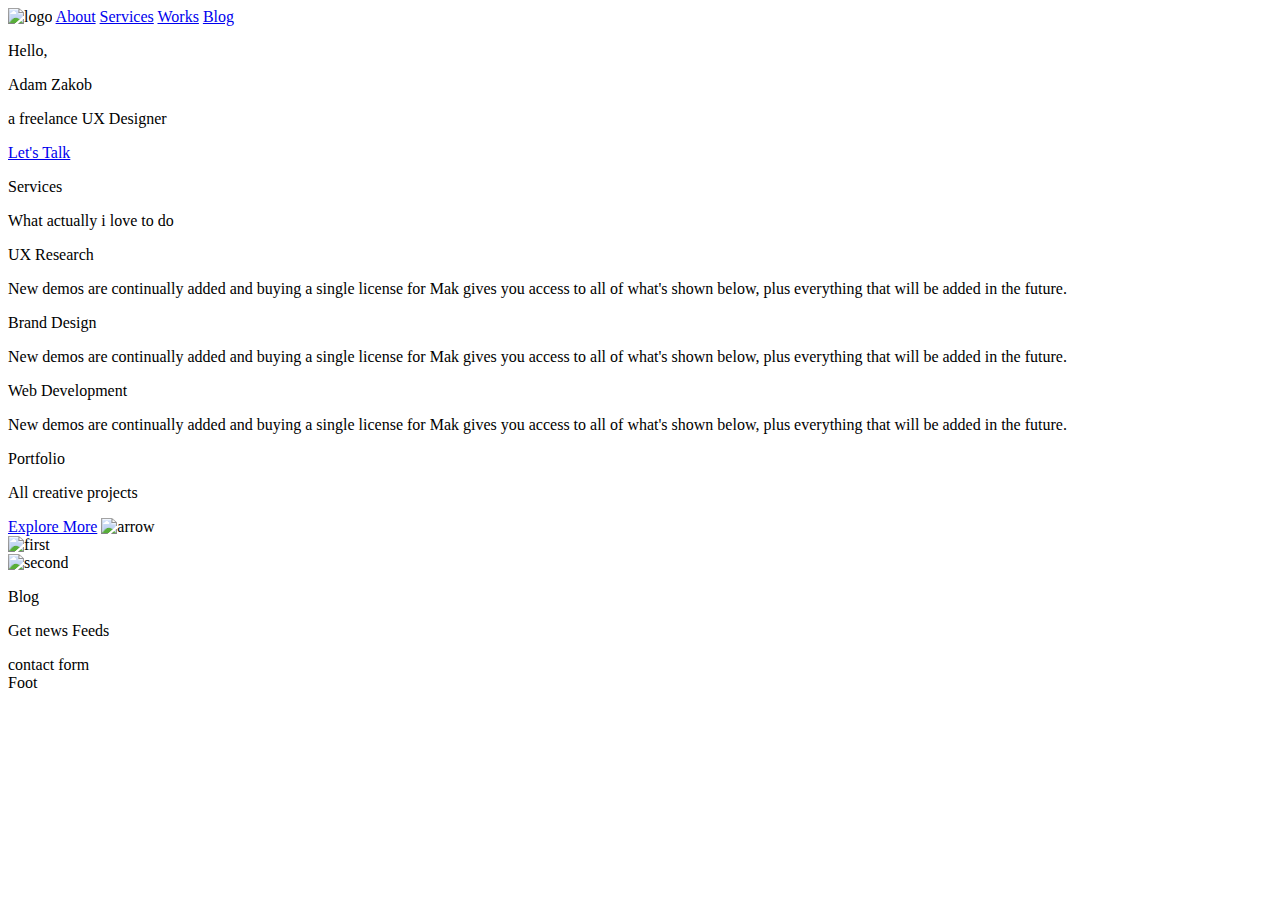
==== index.html @ 1f043f79 "Add files via upload" ====
<!DOCTYPE html>
<html lang="ru">
<head>
    <meta charset="UTF-8">
    <meta http-equiv="X-UA-Compatible" content="IE=edge">
    <meta name="viewport" content="width=device-width, initial-scale=1.0">
    <title>Adam Zakob</title>
    <link rel="stylesheet" href="css/style.css">
</head>
<body>
    <header>
        <section class="header menu">
            <div class="container">
                <div class="menu-wrapper container">
                    <img src="images/Group 31.svg" alt="logo" width="40px">
                    <a href="#">About</a>
                    <a href="#">Services</a>
                    <a href="#">Works</a>
                    <a href="#">Blog</a>
                </div>
                <div class="man">
                    <div class="words">
                        <p>Hello,</p>
                        <p class="name">Adam Zakob</p>
                        <p>a freelance UX Designer</p>
                        <p><a class="bttn" href="#">Let's Talk</a></p>
                    </div>
                    
                </div>
            </div>
        </section>
</header>
    <main>
        <section class="section service">
            <div class="container">
                <p class="block_name">Services</p>
                <div class="left_bar">
                    <p class="description">What actually i love to do</p>
                </div>
                <div class="articles">
                    <div class="text1">
                        <p class="article_name">UX Research</p>
                        <p class="article">New demos are continually added and buying a single license for Mak gives you access to all of
                            what's shown below, plus everything that will be added in the future.</p>
                    </div>
                    <div class="text2">
                        <p class="article_name"> Brand Design</p> 
                    <p class="article">New demos are continually added and buying a single license for Mak gives you access to all of
                        what's shown below, plus everything that will be added in the future.</p>
                    </div>
                    <div class="text3">
                        <p class="article_name"> Web Development</p>
                    <p class="article">New demos are continually added and buying a single license for Mak gives you access to all of
                        what's shown below, plus everything that will be added in the future.</p>
                    </div>
                </div>
        </div>
        </section>
        <section class="portfolio">
            <div class="container">
                <p class="block_name">Portfolio</p>
                <div class="high_bar">
                    <div class="left_bar">
                        <p class="description">All creative projects</p>
                    </div>
                    <div class="explore_link">
                        <a href="#" class="explore">Explore More</a>
                        <img src="images/Arrow-right.svg" alt="arrow">
                    </div>
                </div>
                <div class="pictures">
                    <div class="left_picture"><img src="images/portfolio1.png" alt="first"></div>
                    <div class="right_picture"><img src="images/portfolio2.png" alt="second"></div>
                </div>
            </div>
            
        </section>
        <section class="blog">
            <div class="container">
                <p class="block_name">Blog</p>
                <div class="high_bar">
                    <div class="left_bar">
                        <p class="description">Get news Feeds</p>
                    </div>
            </div>
        </section>
        <section class="contact">
            contact form
        </section>
    </main>
    <footer>
        <div class="container">
            Foot
        </div>
    </footer>
</body>
</html>
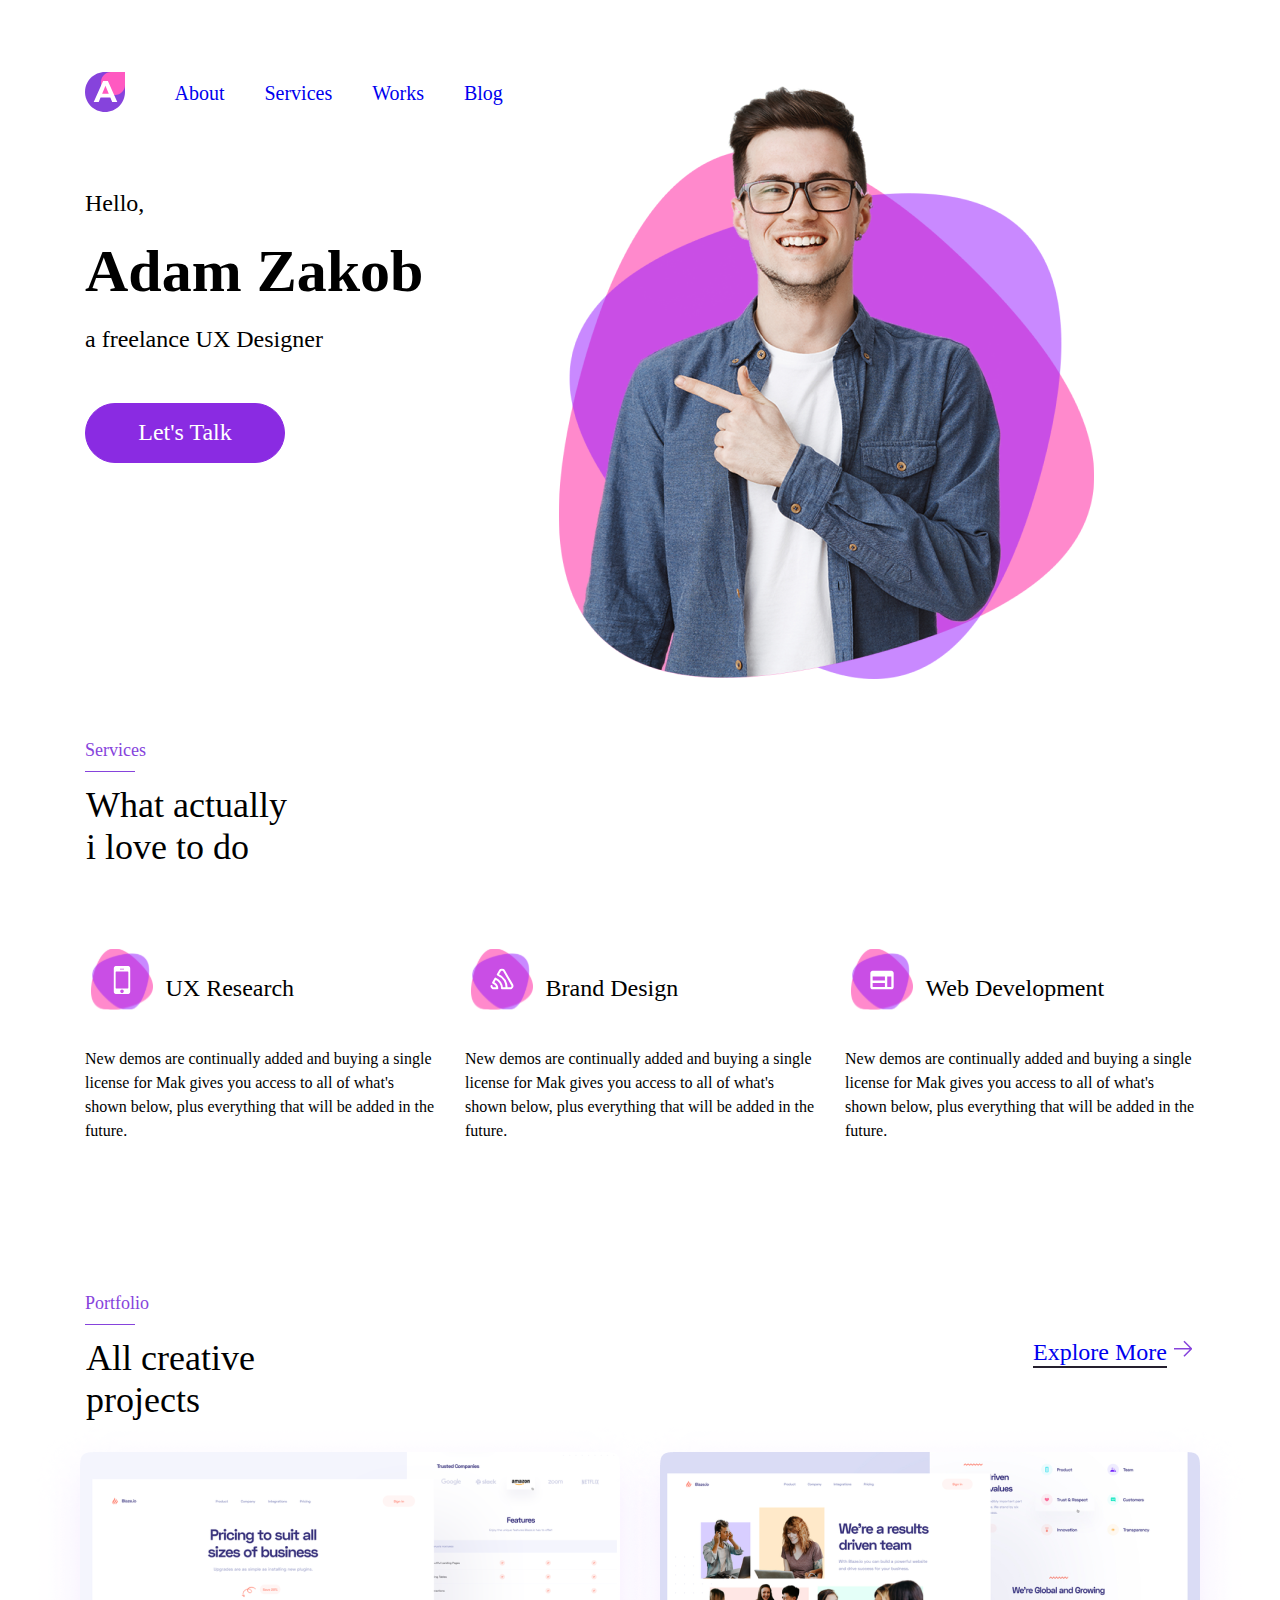
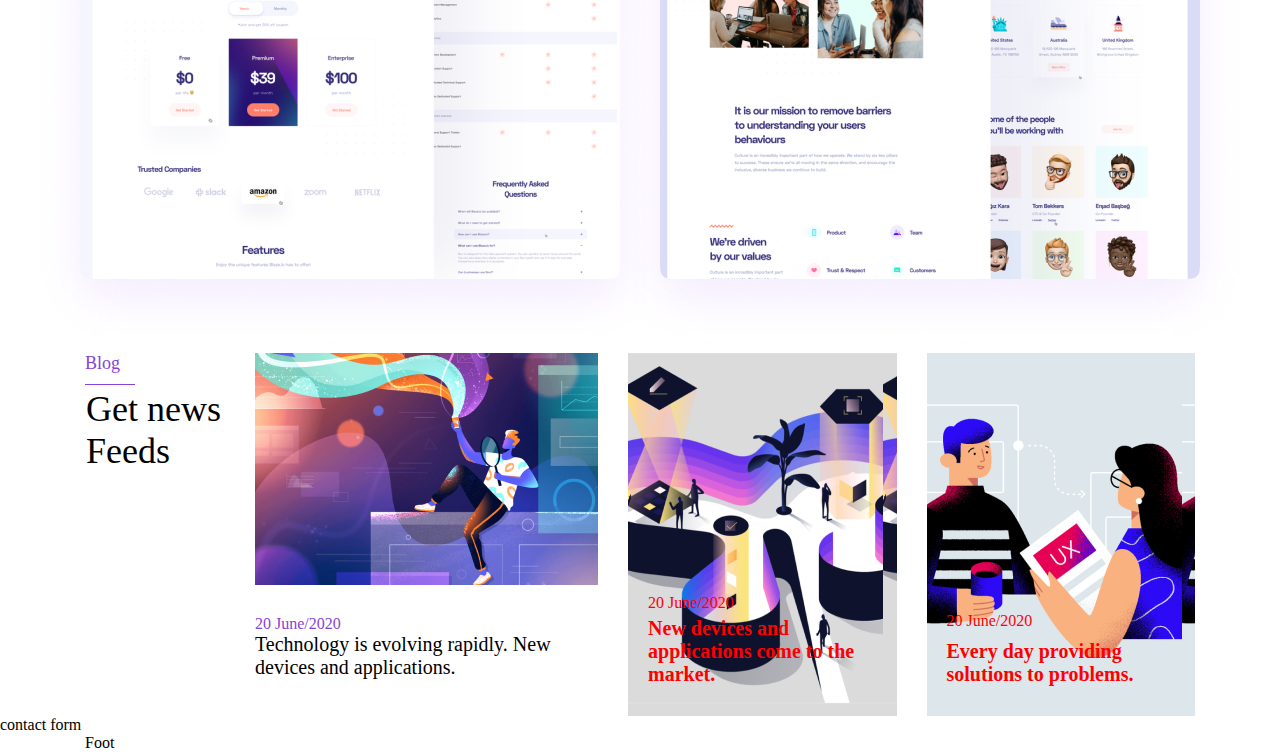
==== commit 92ba219b: "Add files via upload" ====
--- a/index.html
+++ b/index.html
@@ -77,10 +77,26 @@
         </section>
         <section class="blog">
             <div class="container">
-                <p class="block_name">Blog</p>
-                <div class="high_bar">
-                    <div class="left_bar">
-                        <p class="description">Get news Feeds</p>
+                    <div class="gallery">
+                        <div class="grid_block">
+                            <p class="block_name">Blog</p>
+                            <div class="left-grid-bar">
+                                <p class="description">Get news Feeds</p>
+                            </div>
+                        </div>
+                        <div class="gallery__img1"></div>
+                        <div class="signature">
+                            <p class="signature__data1">20 June/2020</p>
+                            <p class="signature__description1">Technology is evolving rapidly. New devices and applications.</p>
+                        </div>
+                        <div class="gallery__img2">
+                            <p class="signature__data2">20 June/2020</p>
+                            <p class="signature__description2">New devices and applications come to the market.</p>
+                        </div>
+                        <div class="gallery__img3">
+                            <p class="signature__data3">20 June/2020</p>
+                            <p class="signature__description3">Every day providing solutions to problems.</p>
+                        </div>
                     </div>
             </div>
         </section>
--- a/css/style.css
+++ b/css/style.css
@@ -0,0 +1,264 @@
+*,
+::before,
+::after {
+    padding: 0;
+    margin: 0;
+    box-sizing: border-box;
+}
+
+html,
+body {
+    height: 100%;
+}
+
+.section {
+    width: 100%;
+}
+
+.header {
+    width: 100%;
+}
+
+.container {
+    max-width: 1110px;
+    margin: 0 auto;
+}
+
+.menu-wrapper a {
+    text-decoration: none;
+    margin-left: 40px;
+    margin-top: 10px;
+}
+
+.menu-wrapper {
+    display: grid;
+    grid-template-columns: repeat(19, 1fr);
+}
+
+.menu-wrapper a {
+    font-size: 20px;
+}
+
+.header {
+    margin-top: 72px;
+    min-height: 200px;
+}
+
+.menu {
+    background: url(../images/user-image1.png) no-repeat 75% -15px;
+}
+
+.man {
+    margin-top: 7%;
+    padding-bottom: 5%;
+}
+
+.words {
+    margin-bottom: 20%;
+    width: 40%;
+    font-size: 24px;
+}
+
+.portrait {
+    width: 60%;
+}
+
+.bttn {
+    display: flex;
+    justify-content: center;
+    align-items: center;
+    font-size: x-large;
+    border: 1px solid blueviolet;
+    background-color: blueviolet;
+    color: white;
+    border-radius: 100px;
+    width: 200px;
+    height: 60px;
+    text-decoration: none;
+    margin-top: 50px;
+}
+
+.name {
+    font-size: 60px;
+    font-weight: bold;
+    margin-top: 20px;
+    margin-bottom: 20px;
+}
+
+/*--------Servises-------*/
+
+.block_name {
+    font-size: 18px;
+    border-bottom: 1px solid #8643DC;
+    color: #8643DC;
+    padding-bottom: 10px;
+    width: 50px;
+    margin-bottom: 1%;
+}
+
+.left_bar {
+    width: 220px;
+    border: solid 1px white;
+}
+
+.description {
+    font-size: 36px;
+    font-weight: lighter;
+}
+
+.articles {
+    margin-top: 50px;
+    display: flex;
+    flex-direction: row;
+    align-items: flex-end;
+    justify-content: space-between;
+}
+
+.articles:nth-child(1){
+    margin: 0 20px;
+}
+
+.article_name {
+    text-align: left;
+    margin-bottom: 13%;
+    margin-left: 23%;
+    font-size: 24px;
+}
+
+.article {
+    text-align: left;
+    font-size: 16px;
+    line-height: 1.5;
+}
+
+.text1 {
+    width: 350px;
+    background: url(../images/PhoneIcon.svg) no-repeat 2% 30px;
+    padding-top: 5%;
+}
+
+.text2 {
+    width: 350px;
+    background: url(../images/Wi-fi.svg) no-repeat 2% 30px;
+    padding-top: 5%;
+}
+
+.text3 {
+    width: 350px;
+    background: url(../images/MenuIcon.svg) no-repeat 2% 30px;
+    padding-top: 5%;
+}
+
+/*--------portfolio-------------*/
+
+.portfolio {
+    margin-top: 150px;
+}
+
+.high_bar {
+    display: flex;
+    justify-content: space-between;
+}
+
+.explore {
+    font-size: 24px;
+    text-decoration: none;
+    border-bottom: 2px #25202F solid;
+    padding-bottom: 1px;
+}
+
+.pictures {
+    display: flex;
+    flex-direction: row;
+    justify-content: center;
+}
+
+.left_picture,
+.right_picture {
+    
+    margin: 0 -30px;
+}
+
+/*---------Blog------------*/
+
+.left-grid-bar {
+    width: 140px;
+    border: solid 1px white;
+}
+
+.gallery {
+    display: grid;
+    grid-template-columns: repeat(14, 1fr);
+    grid-template-rows: repeat(3, 101px);
+    grid-gap: 30px;
+}
+
+.gallery__img1 {
+    grid-column: 2/7;
+    grid-row: 1/3;
+    background-image: url(../images/img1.png);
+}
+
+.signature {
+    grid-column: 2/7;
+    grid-row: 3/4;
+}
+
+.signature__data1 {
+    color: #8643DC;
+    font-size: 16px;
+}
+
+.signature__description1 {
+    font-size: 20px;
+}
+
+.gallery__img2 {
+    position: relative;
+    grid-column: 7/11;
+    grid-row: 1/4;
+    background-image: url(../images/img2.png);
+}
+
+.signature__data2 {
+    font-size: 16px;
+    color: red;
+    position: absolute;
+    left: 20px;
+    bottom: 104px;
+}
+
+.signature__description2 {
+    font-weight: bold;
+    font-size: 20px;
+    color: red;
+    position: absolute;
+    left: 20px;
+    right: 38px;
+    bottom: 30px;
+}
+
+.signature__data3 {
+    font-size: 16px;
+    color: red;
+    position: absolute;
+    left: 20px;
+    bottom: 86px;
+}
+
+.signature__description3 {
+    font-weight: bold;
+    font-size: 20px;
+    color: red;
+    position: absolute;
+    left: 20px;
+    right: 38px;
+    bottom: 30px;
+}
+
+.gallery__img3 {
+    position: relative;
+    grid-column: 11/15;
+    grid-row: 1/4;
+    background-image: url(../images/img3.png);
+}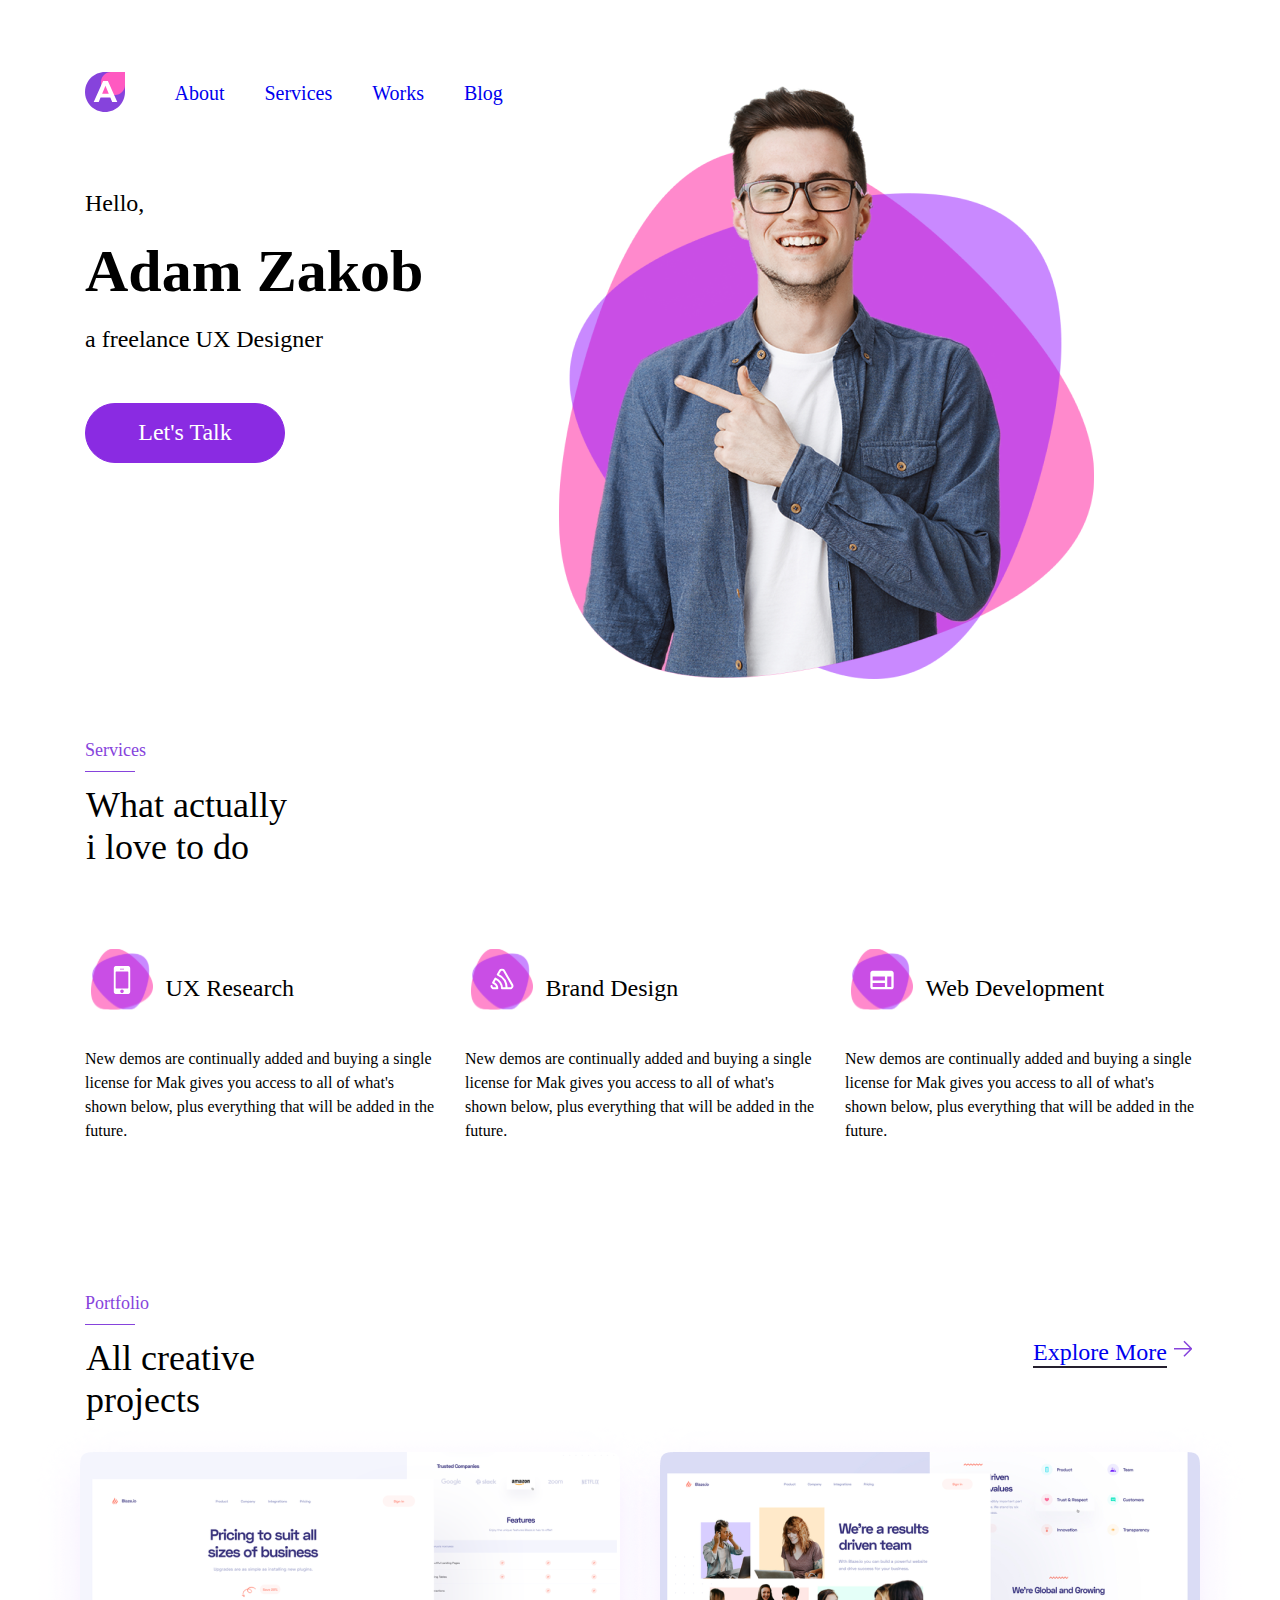
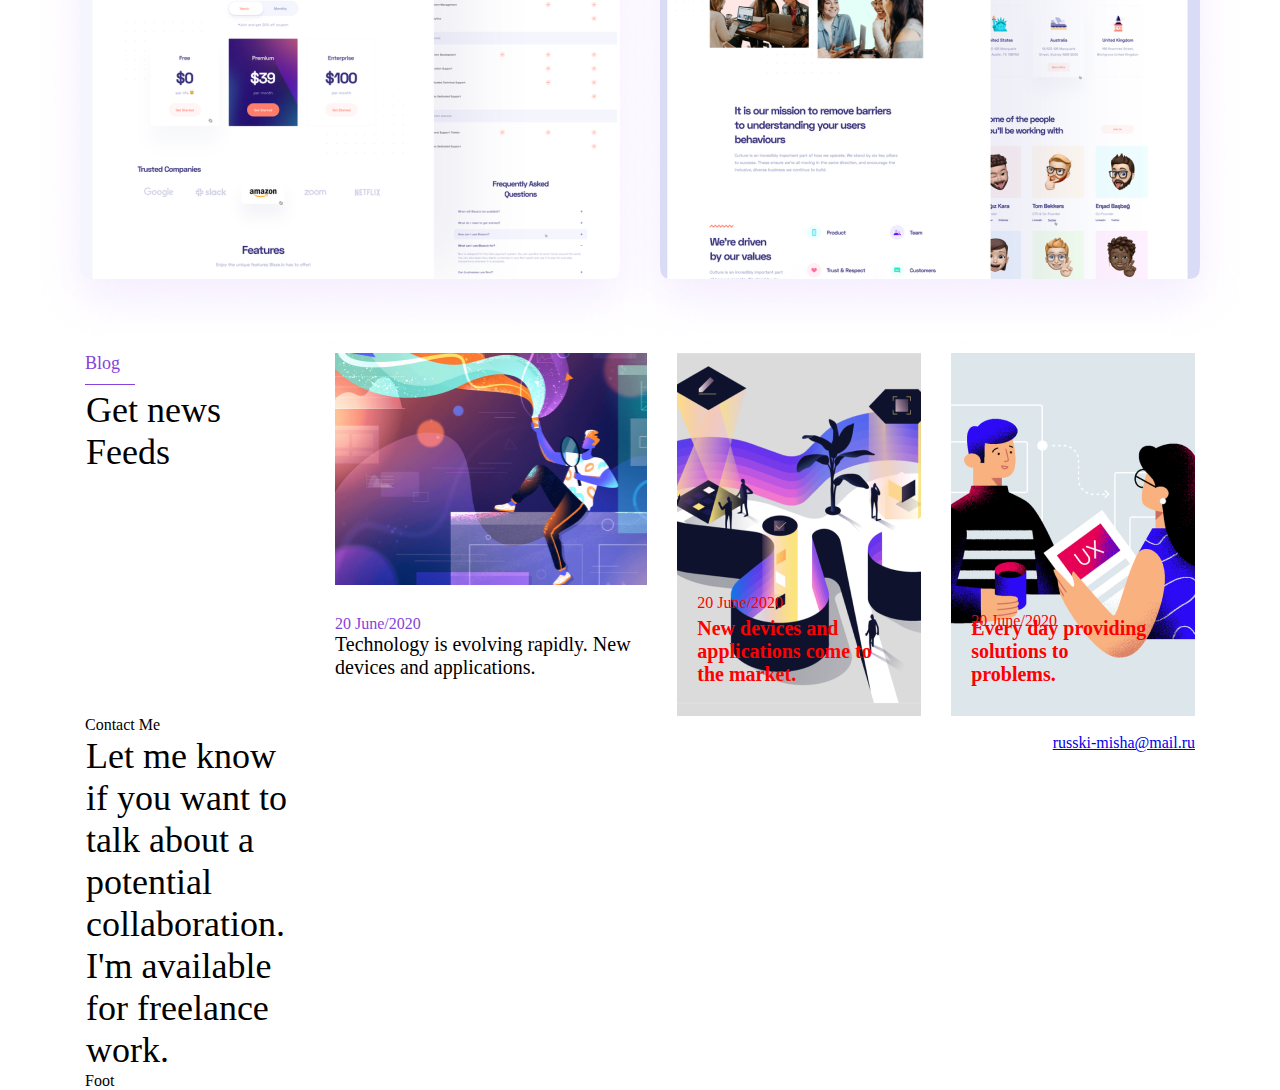
==== commit 7d925dc3: "form" ====
--- a/index.html
+++ b/index.html
@@ -80,7 +80,7 @@
                     <div class="gallery">
                         <div class="grid_block">
                             <p class="block_name">Blog</p>
-                            <div class="left-grid-bar">
+                            <div class="left_bar grid">
                                 <p class="description">Get news Feeds</p>
                             </div>
                         </div>
@@ -100,8 +100,21 @@
                     </div>
             </div>
         </section>
-        <section class="contact">
-            contact form
+        <section class="section-form">
+            <div class="container">
+                <p class="block_name_form">Contact Me</p>
+                <div class="high_bar">
+                    <div class="left_bar form">
+                        <p class="description">Let me know if you want to talk 
+                            about a potential collaboration.
+                            I'm available for freelance work.
+                        </p>
+                    </div>
+                    <div class="mail_link">
+                        <a href="russki-misha@mail.ru" class="mail">russki-misha@mail.ru</a>
+                    </div>
+                </div>
+            </div>
         </section>
     </main>
     <footer>
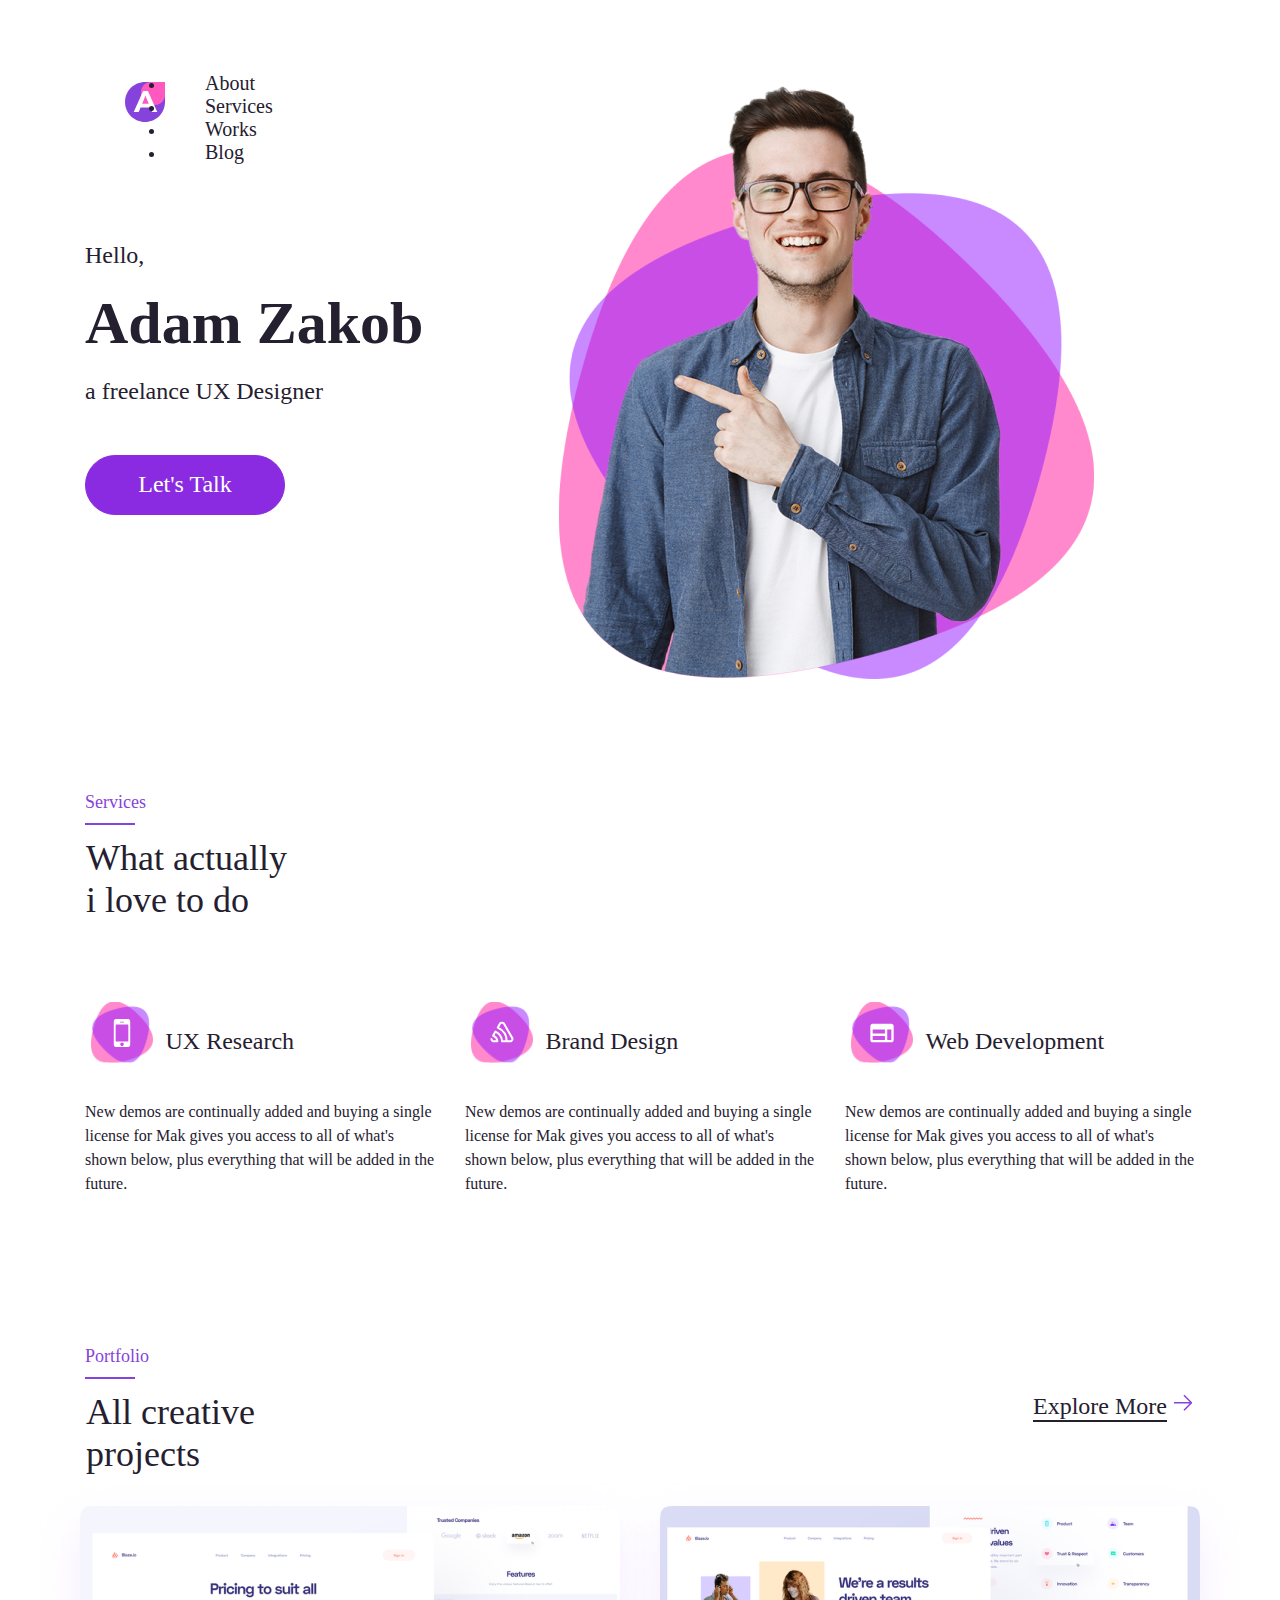
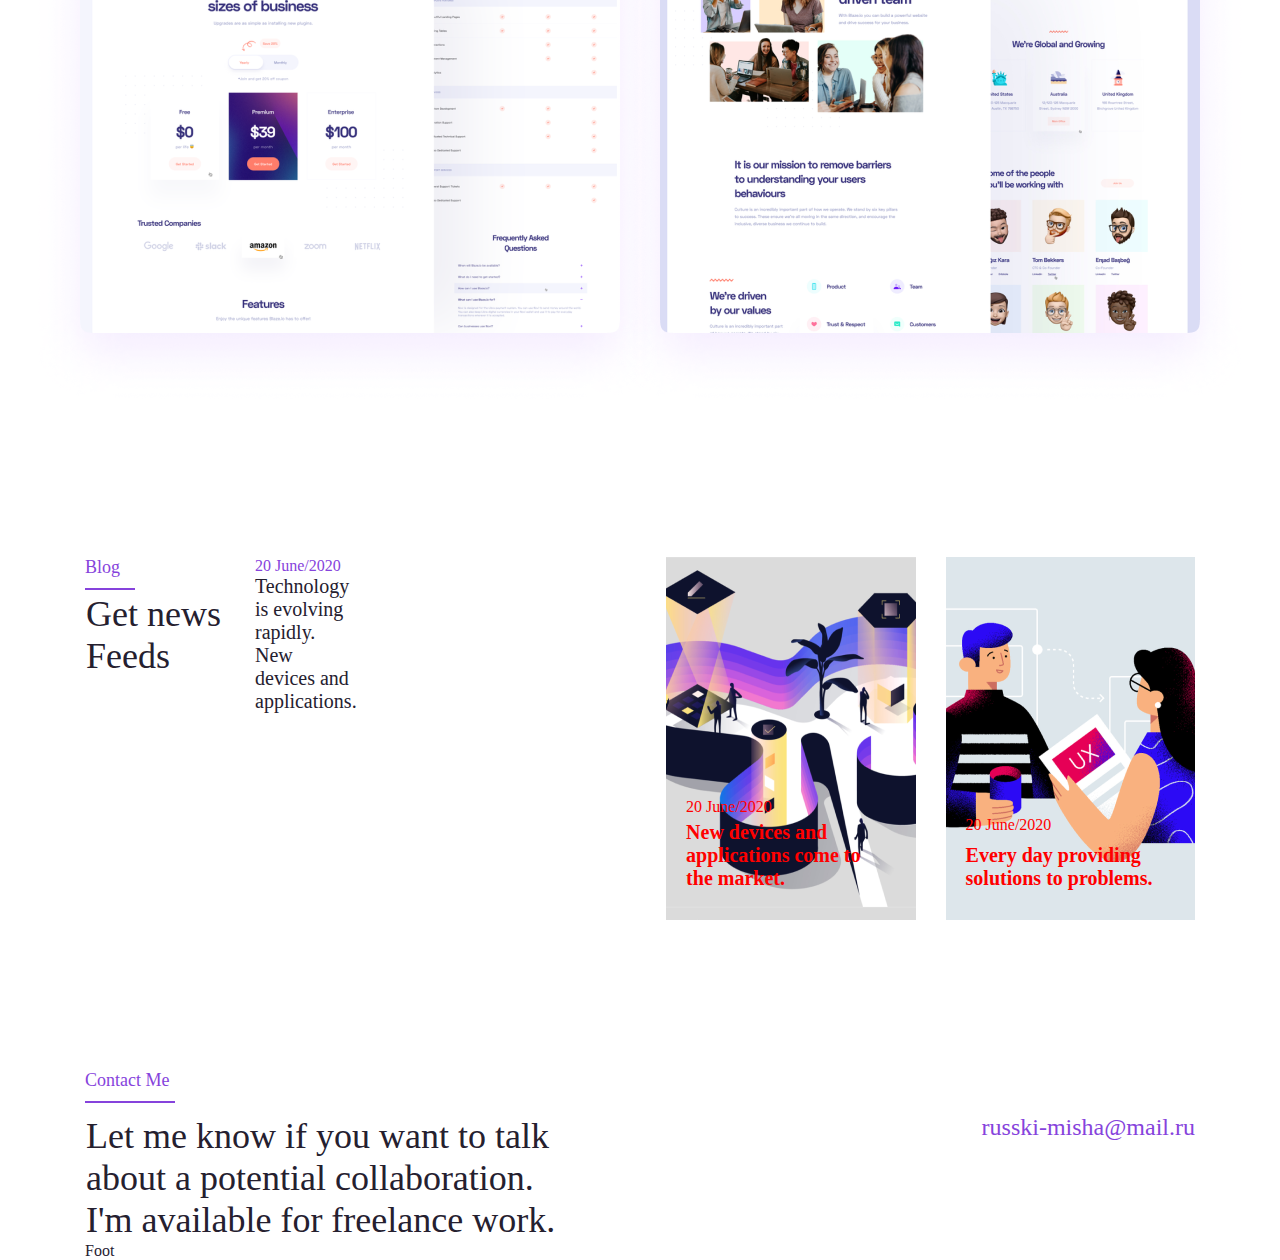
==== commit 18e6a895: "Mistakes" ====
--- a/index.html
+++ b/index.html
@@ -12,18 +12,20 @@
         <section class="header menu">
             <div class="container">
                 <div class="menu-wrapper container">
-                    <img src="images/Group 31.svg" alt="logo" width="40px">
-                    <a href="#">About</a>
-                    <a href="#">Services</a>
-                    <a href="#">Works</a>
-                    <a href="#">Blog</a>
+                    <a href="#" class="logo"><img src="images/Group 31.svg" alt="logo" width="40px"></a>
+                    <ul class="menu_ul">
+                        <li class="li_item"><a href="#">About</a></li>
+                        <li class="li_item"><a href="#">Services</a></li>
+                        <li class="li_item"><a href="#">Works</a></li>
+                        <li class="li_item"><a href="#">Blog</a></li>
+                    </ul>
                 </div>
                 <div class="man">
                     <div class="words">
                         <p>Hello,</p>
                         <p class="name">Adam Zakob</p>
                         <p>a freelance UX Designer</p>
-                        <p><a class="bttn" href="#">Let's Talk</a></p>
+                        <a class="bttn" href="#">Let's Talk</a>
                     </div>
                     
                 </div>
@@ -35,7 +37,7 @@
             <div class="container">
                 <p class="block_name">Services</p>
                 <div class="left_bar">
-                    <p class="description">What actually i love to do</p>
+                    <h2 class="description">What actually i love to do</h2>
                 </div>
                 <div class="articles">
                     <div class="text1">
@@ -61,7 +63,7 @@
                 <p class="block_name">Portfolio</p>
                 <div class="high_bar">
                     <div class="left_bar">
-                        <p class="description">All creative projects</p>
+                        <h2 class="description">All creative projects</h2>
                     </div>
                     <div class="explore_link">
                         <a href="#" class="explore">Explore More</a>
@@ -81,34 +83,41 @@
                         <div class="grid_block">
                             <p class="block_name">Blog</p>
                             <div class="left_bar grid">
-                                <p class="description">Get news Feeds</p>
+                                <h2 class="description">Get news Feeds</h2>
                             </div>
                         </div>
-                        <div class="gallery__img1"></div>
-                        <div class="signature">
-                            <p class="signature__data1">20 June/2020</p>
-                            <p class="signature__description1">Technology is evolving rapidly. New devices and applications.</p>
+                        <div class="first__signature">
+                            <div class="gallery__img1"></div>
+                            <div class="signature">
+                                <time datetime="20 June/2020" class="signature__data1">20 June/2020</time>
+                                <p class="signature__description1">Technology is evolving rapidly. New devices and applications.</p>
+                            </div>
                         </div>
+                        
                         <div class="gallery__img2">
-                            <p class="signature__data2">20 June/2020</p>
-                            <p class="signature__description2">New devices and applications come to the market.</p>
+                            <div class="gallery__signature1">
+                                <time datetime="20 June/2020" class="signature__data2">20 June/2020</time>
+                                <p class="signature__description2">New devices and applications come to the market.</p>    
+                            </div>
                         </div>
                         <div class="gallery__img3">
-                            <p class="signature__data3">20 June/2020</p>
-                            <p class="signature__description3">Every day providing solutions to problems.</p>
+                            <div class="gallery__signature2">
+                                <time datetime="20 June/2020" class="signature__data3">20 June/2020</time>
+                                <p class="signature__description3">Every day providing solutions to problems.</p>    
+                            </div>
                         </div>
                     </div>
             </div>
         </section>
-        <section class="section-form">
+        <section class="section-form container">
             <div class="container">
                 <p class="block_name_form">Contact Me</p>
                 <div class="high_bar">
                     <div class="left_bar form">
-                        <p class="description">Let me know if you want to talk 
+                        <h2 class="description">Let me know if you want to talk 
                             about a potential collaboration.
                             I'm available for freelance work.
-                        </p>
+                        </h2>
                     </div>
                     <div class="mail_link">
                         <a href="russki-misha@mail.ru" class="mail">russki-misha@mail.ru</a>
--- a/css/style.css
+++ b/css/style.css
@@ -9,6 +9,7 @@
 html,
 body {
     height: 100%;
+    color: #25202F;
 }
 
 .section {
@@ -26,6 +27,7 @@
 
 .menu-wrapper a {
     text-decoration: none;
+    color: #25202F;
     margin-left: 40px;
     margin-top: 10px;
 }
@@ -89,7 +91,7 @@
 
 .block_name {
     font-size: 18px;
-    border-bottom: 1px solid #8643DC;
+    border-bottom: 2px solid #8643DC;
     color: #8643DC;
     padding-bottom: 10px;
     width: 50px;
@@ -163,6 +165,7 @@
 .explore {
     font-size: 24px;
     text-decoration: none;
+    color: #25202F;
     border-bottom: 2px #25202F solid;
     padding-bottom: 1px;
 }
@@ -181,9 +184,12 @@
 
 /*---------Blog------------*/
 
-.left-grid-bar {
+.blog {
+    margin-top: 150px;
+}
+
+.grid {
     width: 140px;
-    border: solid 1px white;
 }
 
 .gallery {
@@ -261,4 +267,29 @@
     grid-column: 11/15;
     grid-row: 1/4;
     background-image: url(../images/img3.png);
+}
+
+/*---------contact form-------------*/
+
+.section-form {
+    margin-top: 150px;
+}
+
+.form {
+    width: 500px;
+}
+
+.block_name_form {
+    font-size: 18px;
+    border-bottom: 2px solid #8643DC;
+    color: #8643DC;
+    padding-bottom: 10px;
+    width: 90px;
+    margin-bottom: 1%;
+}
+
+.mail {
+    text-decoration: none;
+    font-size: 24px;
+    color: #8643DC;
 }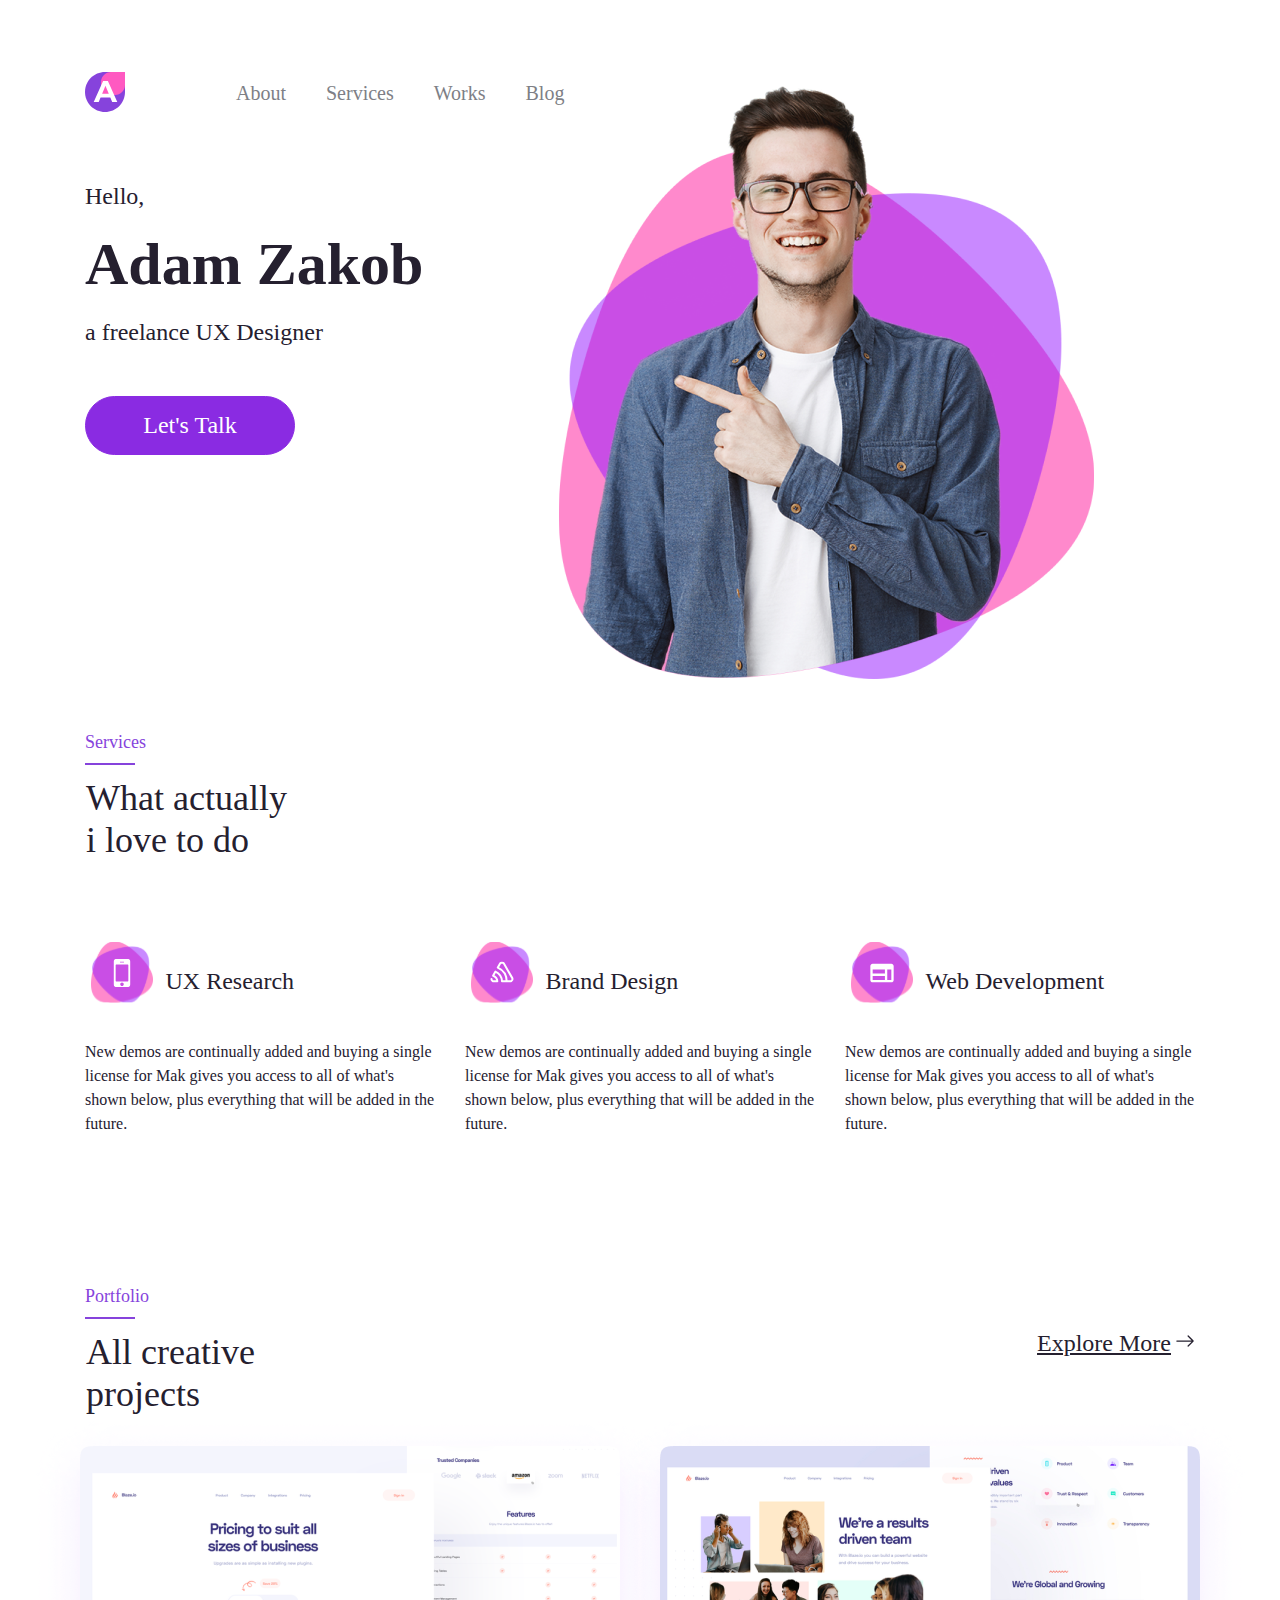
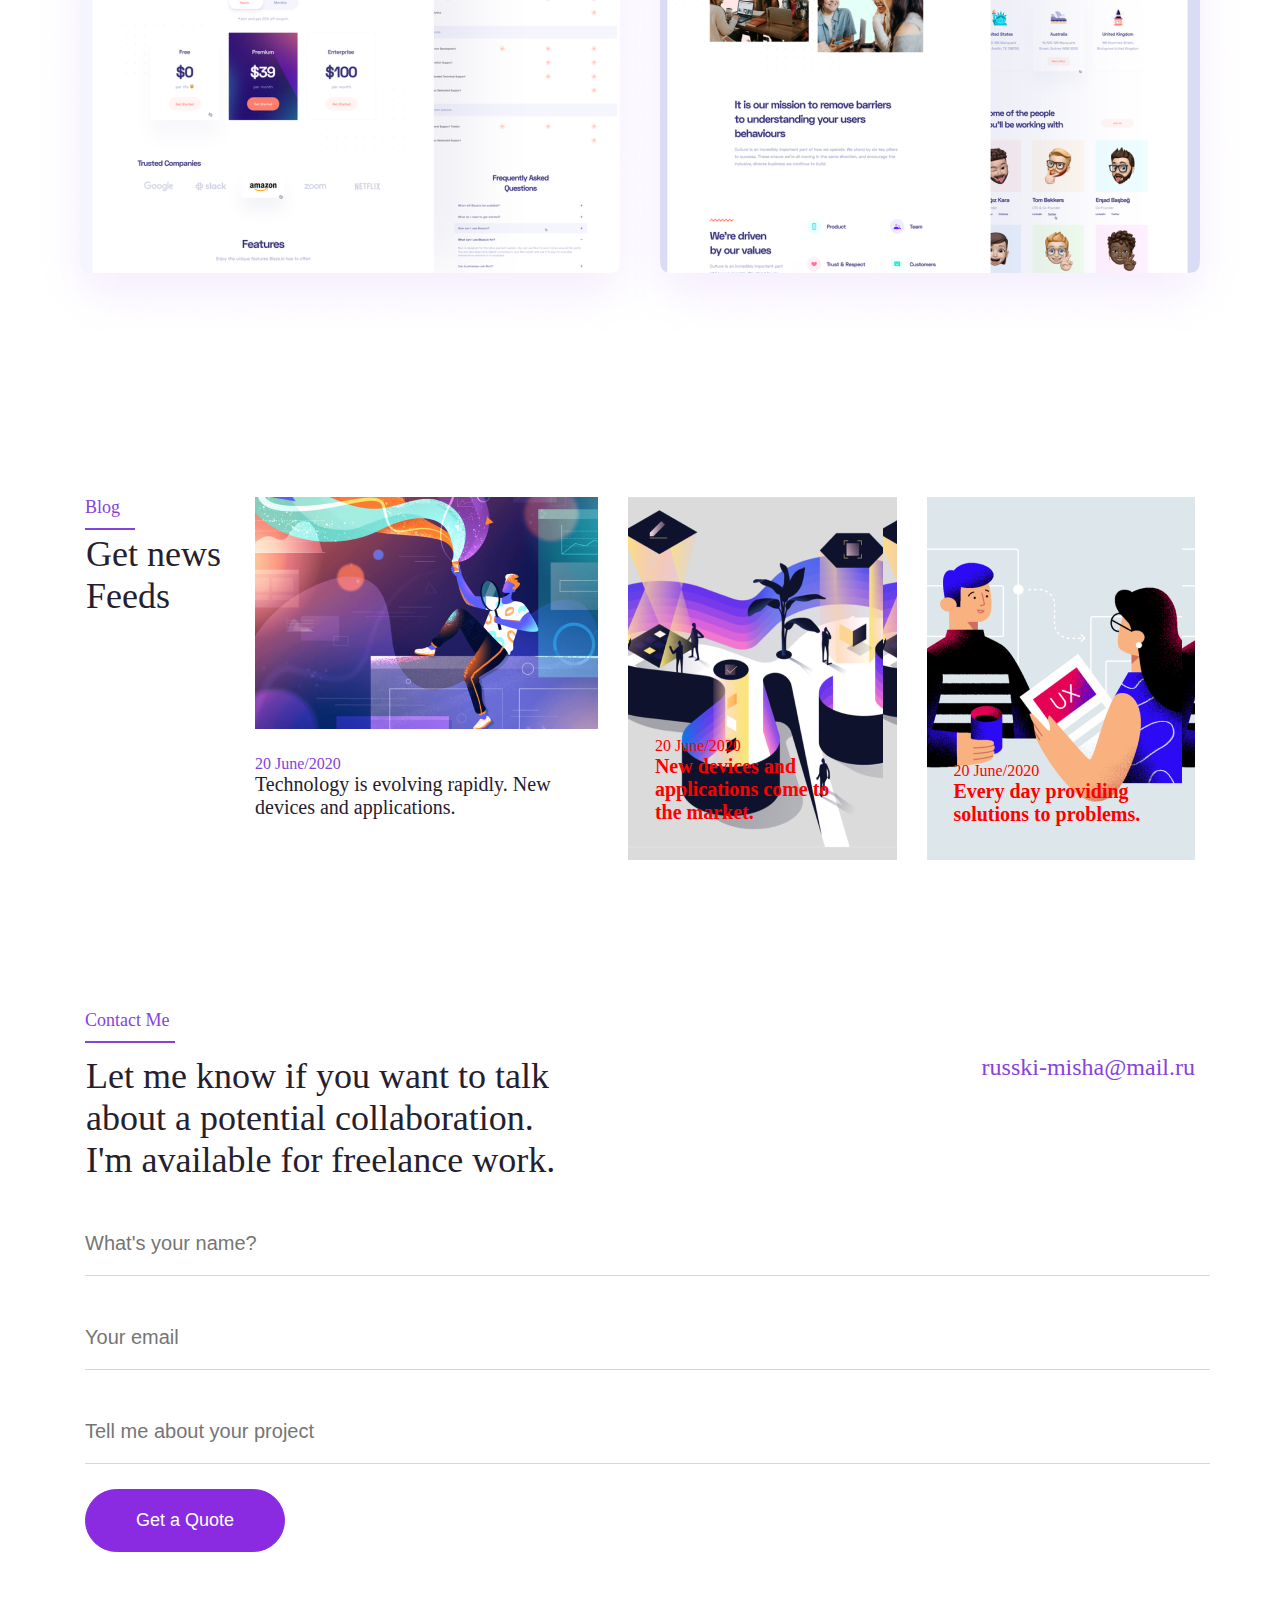
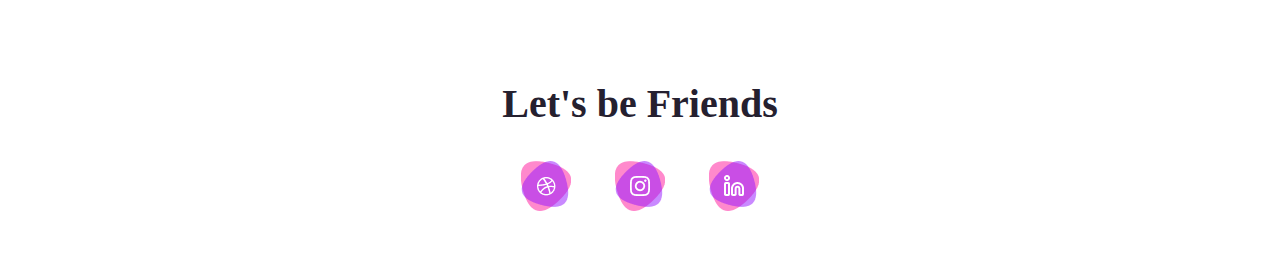
==== commit 4b80622f: "pre-final" ====
--- a/index.html
+++ b/index.html
@@ -14,13 +14,13 @@
                 <div class="menu-wrapper container">
                     <a href="#" class="logo"><img src="images/Group 31.svg" alt="logo" width="40px"></a>
                     <ul class="menu_ul">
-                        <li class="li_item"><a href="#">About</a></li>
-                        <li class="li_item"><a href="#">Services</a></li>
-                        <li class="li_item"><a href="#">Works</a></li>
-                        <li class="li_item"><a href="#">Blog</a></li>
+                        <li class="li_item"><a href="#about">About</a></li>
+                        <li class="li_item"><a href="#services">Services</a></li>
+                        <li class="li_item"><a href="#works">Works</a></li>
+                        <li class="li_item"><a href="#blog">Blog</a></li>
                     </ul>
                 </div>
-                <div class="man">
+                <div class="man" id="about">
                     <div class="words">
                         <p>Hello,</p>
                         <p class="name">Adam Zakob</p>
@@ -33,7 +33,7 @@
         </section>
 </header>
     <main>
-        <section class="section service">
+        <section class="section service" id="services">
             <div class="container">
                 <p class="block_name">Services</p>
                 <div class="left_bar">
@@ -58,7 +58,7 @@
                 </div>
         </div>
         </section>
-        <section class="portfolio">
+        <section class="portfolio" id="works">
             <div class="container">
                 <p class="block_name">Portfolio</p>
                 <div class="high_bar">
@@ -67,7 +67,10 @@
                     </div>
                     <div class="explore_link">
                         <a href="#" class="explore">Explore More</a>
-                        <img src="images/Arrow-right.svg" alt="arrow">
+                        <svg xmlns="http://www.w3.org/2000/svg" width="20" fill="currentColor" class="bi bi-arrow-right" viewBox="0 0 16 16">
+                            <path fill-rule="evenodd" d="M1 8a.5.5 0 0 1 .5-.5h11.793l-3.147-3.146a.5.5 0 0 1 .708-.708l4 4a.5.5 0 0 1 0 .708l-4 4a.5.5 0 0 1-.708-.708L13.293 8.5H1.5A.5.5 0 0 1 1 8z"/>
+                          </svg>
+                        <!-- <img src="images/Arrow-right.svg" alt="arrow"> -->
                     </div>
                 </div>
                 <div class="pictures">
@@ -77,7 +80,7 @@
             </div>
             
         </section>
-        <section class="blog">
+        <section class="blog" id="blog">
             <div class="container">
                     <div class="gallery">
                         <div class="grid_block">
@@ -123,12 +126,30 @@
                         <a href="russki-misha@mail.ru" class="mail">russki-misha@mail.ru</a>
                     </div>
                 </div>
+                <div class="form">
+                    <form id="contact-form" action="script.php">
+                        <input type="text" id="name" placeholder="What's your name?" required>
+                        <br>
+                        <input type="mail" id="mail" placeholder="Your email" required>
+                        <br>
+                        <input type="text" id="message" placeholder="Tell me about your project" required>
+                        <input class="form-btn" type="submit" value="Get a Quote">
+                    </form>
+                </div>
             </div>
         </section>
     </main>
     <footer>
-        <div class="container">
-            Foot
+        <div class="container footer">
+            <h2>Let's be Friends</h2>
+            <!-- <div class="foot-img"></div>
+            <div class="foot-img"></div>
+            <div class="foot-img"></div> -->
+            <div class="contacts">
+                <img src="images/ball icon.png" alt="ball">
+                <img src="images/Instagram icon.png" alt="instagram">
+                <img src="images/linkedin icon.png" alt="linkedin">    
+            </div>
         </div>
     </footer>
 </body>
--- a/css/style.css
+++ b/css/style.css
@@ -27,14 +27,34 @@
 
 .menu-wrapper a {
     text-decoration: none;
-    color: #25202F;
+    color: #7E7F86;
+}
+
+.menu-wrapper {
+    position: relative;
+}
+
+.logo {
+    position: absolute;
+}
+
+.menu_ul {
+    display: flex;
+    margin-left: 10%;
+}
+
+.li_item {
+    list-style: none;
     margin-left: 40px;
     margin-top: 10px;
 }
 
-.menu-wrapper {
-    display: grid;
-    grid-template-columns: repeat(19, 1fr);
+.li_item a:hover {
+    color: black;
+}
+
+.li_item a:focus {
+    color: black;
 }
 
 .menu-wrapper a {
@@ -66,16 +86,16 @@
 }
 
 .bttn {
-    display: flex;
-    justify-content: center;
-    align-items: center;
+    display: block;
+    text-align: center;
     font-size: x-large;
     border: 1px solid blueviolet;
     background-color: blueviolet;
     color: white;
     border-radius: 100px;
-    width: 200px;
-    height: 60px;
+    width: 210px;
+    /* height: 60px; */
+    padding: 15px 0;
     text-decoration: none;
     margin-top: 50px;
 }
@@ -110,9 +130,10 @@
 
 .articles {
     margin-top: 50px;
+    min-height: 100px;
     display: flex;
     flex-direction: row;
-    align-items: flex-end;
+    align-items: flex-start;
     justify-content: space-between;
 }
 
@@ -164,10 +185,11 @@
 
 .explore {
     font-size: 24px;
-    text-decoration: none;
+    text-decoration: underline;
     color: #25202F;
+    /* color: #25202F;
     border-bottom: 2px #25202F solid;
-    padding-bottom: 1px;
+    padding-bottom: 1px; */
 }
 
 .pictures {
@@ -199,16 +221,17 @@
     grid-gap: 30px;
 }
 
-.gallery__img1 {
+.first__signature {
     grid-column: 2/7;
     grid-row: 1/3;
     background-image: url(../images/img1.png);
+
 }
 
 .signature {
-    grid-column: 2/7;
-    grid-row: 3/4;
-}
+   margin-top: 75%;
+} 
+
 
 .signature__data1 {
     color: #8643DC;
@@ -229,37 +252,24 @@
 .signature__data2 {
     font-size: 16px;
     color: red;
-    position: absolute;
-    left: 20px;
-    bottom: 104px;
 }
 
 .signature__description2 {
     font-weight: bold;
     font-size: 20px;
+    width: 200px;
     color: red;
-    position: absolute;
-    left: 20px;
-    right: 38px;
-    bottom: 30px;
 }
 
 .signature__data3 {
     font-size: 16px;
     color: red;
-    position: absolute;
-    left: 20px;
-    bottom: 86px;
 }
 
 .signature__description3 {
     font-weight: bold;
     font-size: 20px;
     color: red;
-    position: absolute;
-    left: 20px;
-    right: 38px;
-    bottom: 30px;
 }
 
 .gallery__img3 {
@@ -267,6 +277,18 @@
     grid-column: 11/15;
     grid-row: 1/4;
     background-image: url(../images/img3.png);
+}
+
+.gallery__signature1 {
+    position: absolute;
+    top:  66%;
+    left: 10%;
+}
+
+.gallery__signature2 {
+    position: absolute;
+    top:  73%;
+    left: 10%;
 }
 
 /*---------contact form-------------*/
@@ -292,4 +314,55 @@
     text-decoration: none;
     font-size: 24px;
     color: #8643DC;
+}
+
+#contact-form {
+    width: 100%;
+}
+
+#name,
+#mail,
+#message
+{
+    margin-top: 10%;
+    padding-bottom: 4%;
+    border: none;
+    border-bottom: 1px solid #DAD2E3;
+    font-size: 20px;
+    width: 225%;
+    outline: none;
+}
+
+.form-btn {
+    text-align: center;
+    font-size: 18px;
+    border: 1px solid blueviolet;
+    background-color: blueviolet;
+    color: white;
+    border-radius: 100px;
+    width: 200px;
+    padding: 20px 0;
+    margin-top: 25px;
+}
+/* -----------footer------------- */
+
+h2 {
+    font-size: 40px;
+}
+
+.footer {
+    display: flex;
+    flex-direction: column;
+    justify-content: center;
+    align-items: center;
+    margin-top: 10%;
+    padding-bottom: 3%;
+}
+
+.contacts {
+    margin-top: 3%;
+}
+
+.contacts img {
+    padding: 0 20px;
 }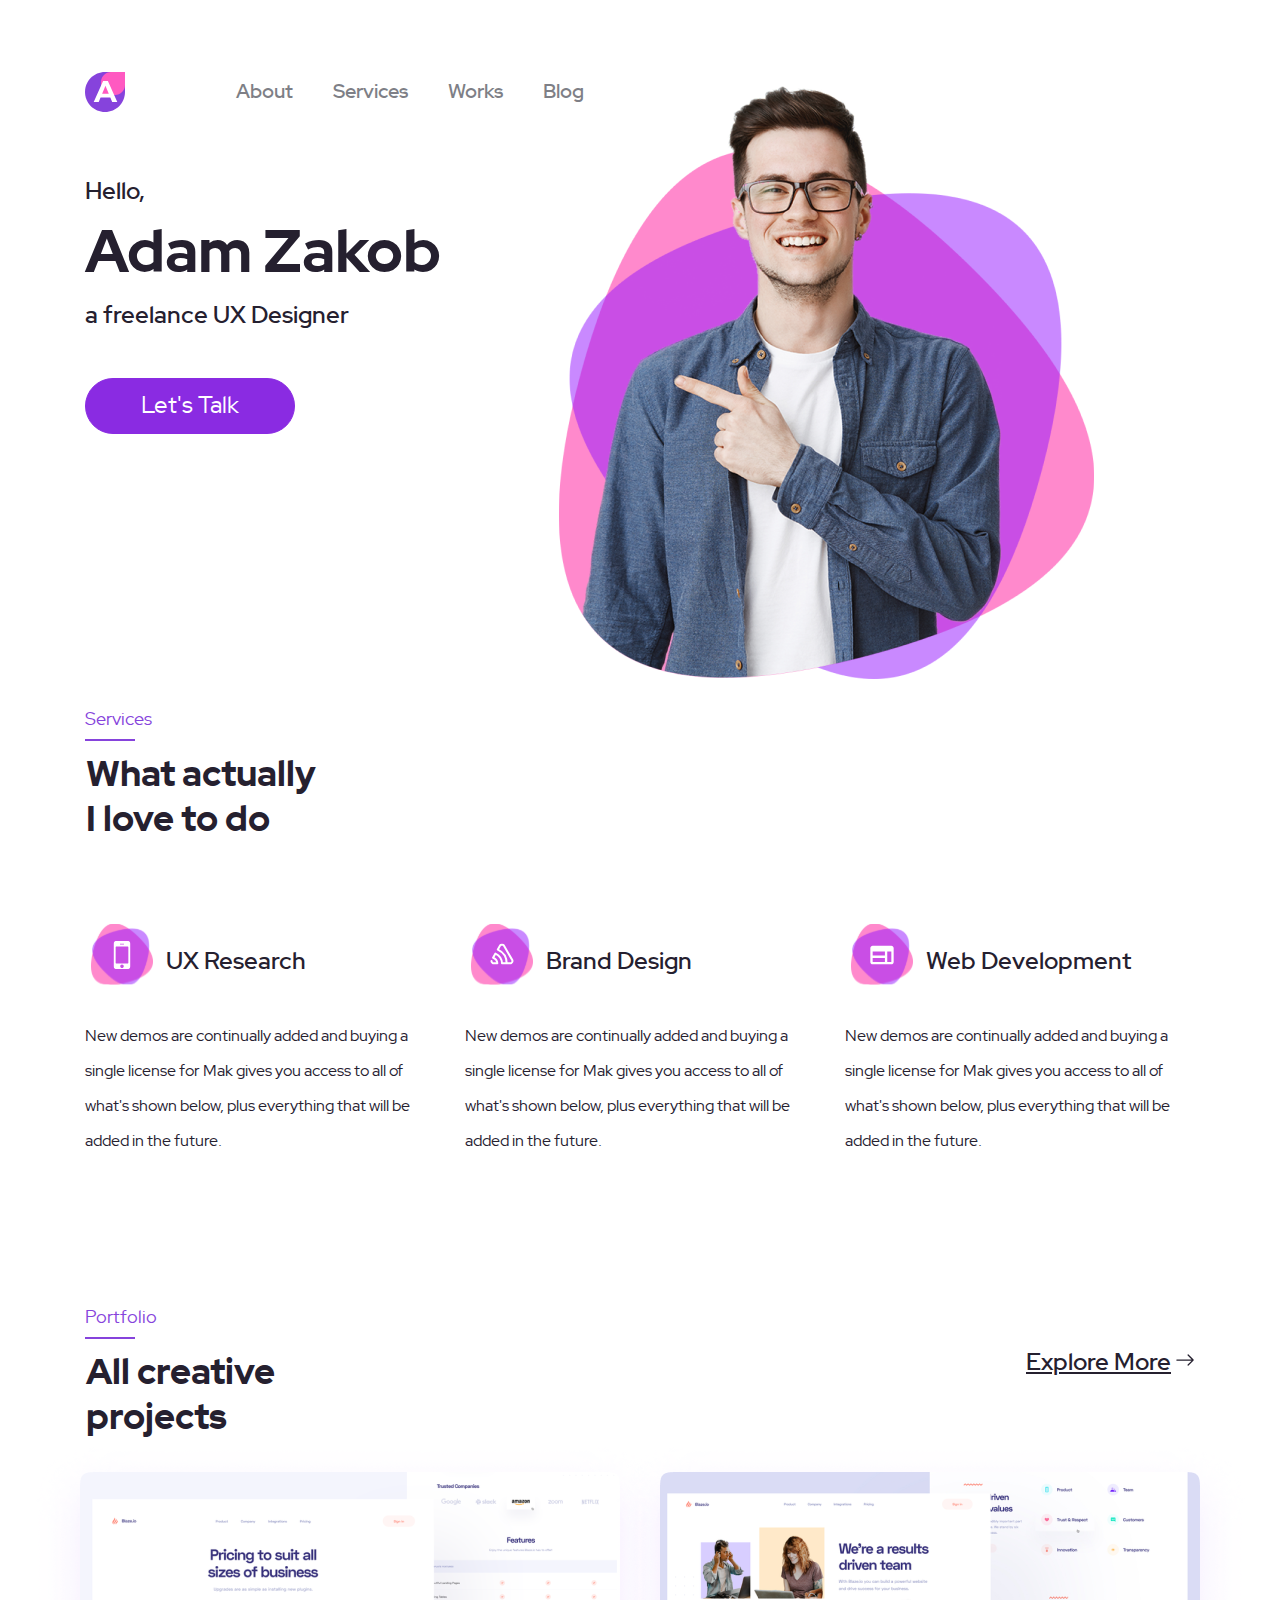
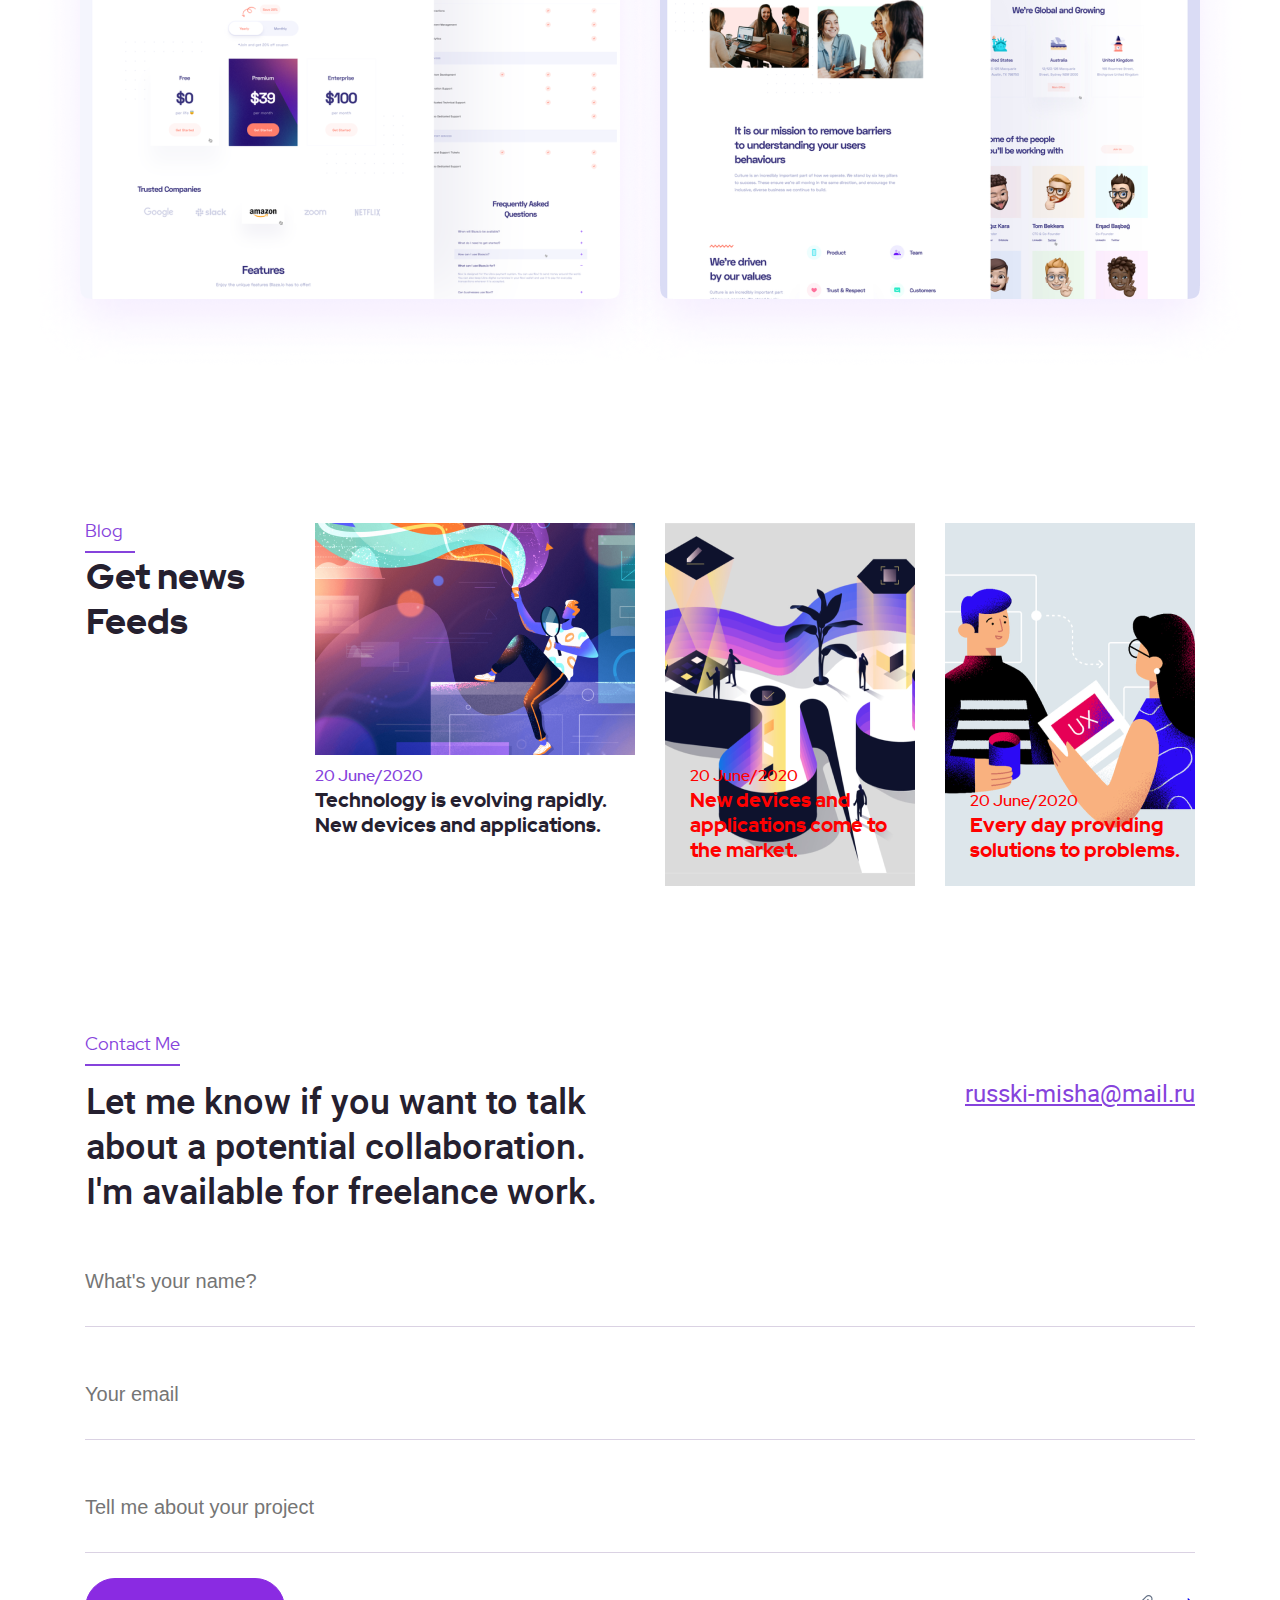
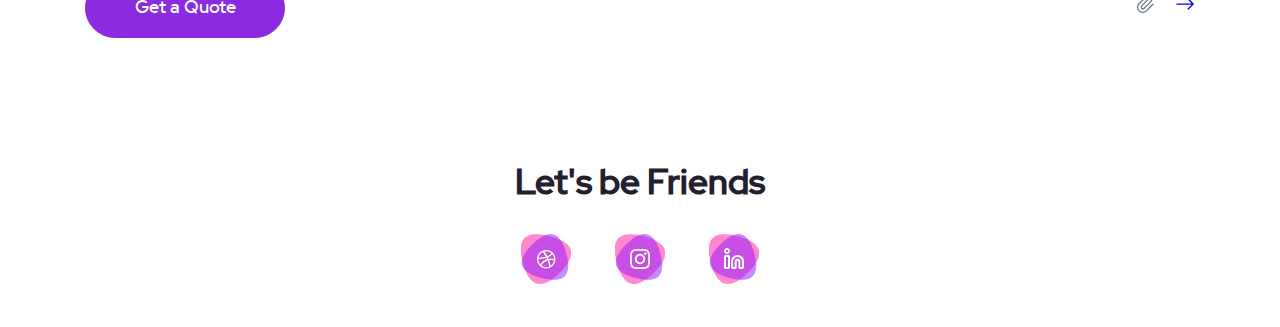
==== commit b1e12e9b: "Final" ====
--- a/index.html
+++ b/index.html
@@ -5,6 +5,7 @@
     <meta http-equiv="X-UA-Compatible" content="IE=edge">
     <meta name="viewport" content="width=device-width, initial-scale=1.0">
     <title>Adam Zakob</title>
+    <link rel="stylesheet" href="Fonts/stylesheet.css">
     <link rel="stylesheet" href="css/style.css">
 </head>
 <body>
@@ -37,7 +38,7 @@
             <div class="container">
                 <p class="block_name">Services</p>
                 <div class="left_bar">
-                    <h2 class="description">What actually i love to do</h2>
+                    <h2 class="description">What actually I love to do</h2>
                 </div>
                 <div class="articles">
                     <div class="text1">
@@ -70,7 +71,6 @@
                         <svg xmlns="http://www.w3.org/2000/svg" width="20" fill="currentColor" class="bi bi-arrow-right" viewBox="0 0 16 16">
                             <path fill-rule="evenodd" d="M1 8a.5.5 0 0 1 .5-.5h11.793l-3.147-3.146a.5.5 0 0 1 .708-.708l4 4a.5.5 0 0 1 0 .708l-4 4a.5.5 0 0 1-.708-.708L13.293 8.5H1.5A.5.5 0 0 1 1 8z"/>
                           </svg>
-                        <!-- <img src="images/Arrow-right.svg" alt="arrow"> -->
                     </div>
                 </div>
                 <div class="pictures">
@@ -117,7 +117,7 @@
                 <p class="block_name_form">Contact Me</p>
                 <div class="high_bar">
                     <div class="left_bar form">
-                        <h2 class="description">Let me know if you want to talk 
+                        <h2 class="description des_font">Let me know if you want to talk 
                             about a potential collaboration.
                             I'm available for freelance work.
                         </h2>
@@ -133,7 +133,13 @@
                         <input type="mail" id="mail" placeholder="Your email" required>
                         <br>
                         <input type="text" id="message" placeholder="Tell me about your project" required>
-                        <input class="form-btn" type="submit" value="Get a Quote">
+                        <div class="paper-clip">
+                            <input class="form-btn" type="submit" value="Get a Quote">
+                            <a href="#" class="clip"><img src="images/paperclip.svg" alt="clip"></a>
+                            <a href="#" class="enter-arrow"><svg xmlns="http://www.w3.org/2000/svg" width="20" fill="currentColor" class="bi bi-arrow-right" viewBox="0 0 16 16">
+                                <path fill-rule="evenodd" d="M1 8a.5.5 0 0 1 .5-.5h11.793l-3.147-3.146a.5.5 0 0 1 .708-.708l4 4a.5.5 0 0 1 0 .708l-4 4a.5.5 0 0 1-.708-.708L13.293 8.5H1.5A.5.5 0 0 1 1 8z"/>
+                              </svg></a>
+                        </div>
                     </form>
                 </div>
             </div>
@@ -142,9 +148,6 @@
     <footer>
         <div class="container footer">
             <h2>Let's be Friends</h2>
-            <!-- <div class="foot-img"></div>
-            <div class="foot-img"></div>
-            <div class="foot-img"></div> -->
             <div class="contacts">
                 <img src="images/ball icon.png" alt="ball">
                 <img src="images/Instagram icon.png" alt="instagram">
--- a/Fonts/stylesheet.css
+++ b/Fonts/stylesheet.css
@@ -0,0 +1,60 @@
+/*! Generated by Font Squirrel (https://www.fontsquirrel.com) on May 19, 2023 */
+
+
+
+@font-face {
+    font-family: 'red_hat_displaybold';
+    src: url('redhatdisplay-bold-webfont.woff2') format('woff2'),
+         url('redhatdisplay-bold-webfont.woff') format('woff');
+    font-weight: normal;
+    font-style: normal;
+
+}
+
+
+
+
+@font-face {
+    font-family: 'red_hat_displaymedium';
+    src: url('redhatdisplay-medium-webfont.woff2') format('woff2'),
+         url('redhatdisplay-medium-webfont.woff') format('woff');
+    font-weight: normal;
+    font-style: normal;
+
+}
+
+
+
+
+@font-face {
+    font-family: 'red_hat_displayregular';
+    src: url('redhatdisplay-regular-webfont.woff2') format('woff2'),
+         url('redhatdisplay-regular-webfont.woff') format('woff');
+    font-weight: normal;
+    font-style: normal;
+
+}
+
+
+
+
+@font-face {
+    font-family: 'roboto_mediumregular';
+    src: url('roboto-medium-webfont.woff2') format('woff2'),
+         url('roboto-medium-webfont.woff') format('woff');
+    font-weight: normal;
+    font-style: normal;
+
+}
+
+
+
+
+@font-face {
+    font-family: 'robotoregular';
+    src: url('roboto-regular-webfont.woff2') format('woff2'),
+         url('roboto-regular-webfont.woff') format('woff');
+    font-weight: normal;
+    font-style: normal;
+
+}--- a/css/style.css
+++ b/css/style.css
@@ -44,6 +44,7 @@
 }
 
 .li_item {
+    font-family: 'red_hat_displaymedium';
     list-style: none;
     margin-left: 40px;
     margin-top: 10px;
@@ -76,6 +77,7 @@
 }
 
 .words {
+    font-family: 'red_hat_displaymedium';
     margin-bottom: 20%;
     width: 40%;
     font-size: 24px;
@@ -86,6 +88,7 @@
 }
 
 .bttn {
+    font-family: 'red_hat_displayregular';
     display: block;
     text-align: center;
     font-size: x-large;
@@ -94,13 +97,21 @@
     color: white;
     border-radius: 100px;
     width: 210px;
-    /* height: 60px; */
     padding: 15px 0;
     text-decoration: none;
     margin-top: 50px;
-}
+    transition: background-color 0.3s ease;
+}
+
+.bttn:hover,
+.bttn:focus {
+    background-color: #432d61;
+    transition: background-color 0.3s ease;
+}
+
 
 .name {
+    font-family: 'red_hat_displaybold';
     font-size: 60px;
     font-weight: bold;
     margin-top: 20px;
@@ -110,6 +121,7 @@
 /*--------Servises-------*/
 
 .block_name {
+    font-family: 'red_hat_displayregular';
     font-size: 18px;
     border-bottom: 2px solid #8643DC;
     color: #8643DC;
@@ -119,11 +131,13 @@
 }
 
 .left_bar {
-    width: 220px;
+    width: 240px;
     border: solid 1px white;
 }
 
 .description {
+    font-family: 'red_hat_displaybold';
+    line-height: 45px;
     font-size: 36px;
     font-weight: lighter;
 }
@@ -142,6 +156,7 @@
 }
 
 .article_name {
+    font-family: 'red_hat_displaymedium';
     text-align: left;
     margin-bottom: 13%;
     margin-left: 23%;
@@ -149,9 +164,10 @@
 }
 
 .article {
+    font-family: 'red_hat_displayregular';
+    line-height: 35px;
     text-align: left;
     font-size: 16px;
-    line-height: 1.5;
 }
 
 .text1 {
@@ -184,6 +200,7 @@
 }
 
 .explore {
+    font-family: 'red_hat_displaymedium';
     font-size: 24px;
     text-decoration: underline;
     color: #25202F;
@@ -211,7 +228,7 @@
 }
 
 .grid {
-    width: 140px;
+    width: 200px;
 }
 
 .gallery {
@@ -230,15 +247,18 @@
 
 .signature {
    margin-top: 75%;
+   line-height: 25px;
 } 
 
 
 .signature__data1 {
+    font-family: 'red_hat_displaymedium';
     color: #8643DC;
     font-size: 16px;
 }
 
 .signature__description1 {
+    font-family: 'red_hat_displaybold';
     font-size: 20px;
 }
 
@@ -250,24 +270,28 @@
 }
 
 .signature__data2 {
+    font-family: 'red_hat_displaymedium';
     font-size: 16px;
     color: red;
 }
 
 .signature__description2 {
-    font-weight: bold;
+    font-family: 'red_hat_displaybold';
+    /* font-weight: bold; */
     font-size: 20px;
     width: 200px;
     color: red;
 }
 
 .signature__data3 {
+    font-family: 'red_hat_displaymedium';
     font-size: 16px;
     color: red;
 }
 
 .signature__description3 {
-    font-weight: bold;
+    font-family: 'red_hat_displaybold';
+    /* font-weight: bold; */
     font-size: 20px;
     color: red;
 }
@@ -280,12 +304,14 @@
 }
 
 .gallery__signature1 {
+    line-height: 25px;
     position: absolute;
     top:  66%;
     left: 10%;
 }
 
 .gallery__signature2 {
+    line-height: 25px;
     position: absolute;
     top:  73%;
     left: 10%;
@@ -297,43 +323,43 @@
     margin-top: 150px;
 }
 
-.form {
-    width: 500px;
+.des_font {
+    font-family: 'roboto_mediumregular';
+    width: 520px;
 }
 
 .block_name_form {
+    font-family: 'red_hat_displayregular';
     font-size: 18px;
     border-bottom: 2px solid #8643DC;
     color: #8643DC;
     padding-bottom: 10px;
-    width: 90px;
+    width: 95px;
     margin-bottom: 1%;
 }
 
 .mail {
-    text-decoration: none;
+    font-family: 'robotoregular';
+    text-decoration: underline;
     font-size: 24px;
     color: #8643DC;
-}
-
-#contact-form {
-    width: 100%;
 }
 
 #name,
 #mail,
 #message
 {
-    margin-top: 10%;
-    padding-bottom: 4%;
+    margin-top: 5%;
+    padding-bottom: 3%;
     border: none;
     border-bottom: 1px solid #DAD2E3;
     font-size: 20px;
-    width: 225%;
+    width: 1110px;
     outline: none;
 }
 
 .form-btn {
+    font-family: 'red_hat_displaymedium';
     text-align: center;
     font-size: 18px;
     border: 1px solid blueviolet;
@@ -343,7 +369,31 @@
     width: 200px;
     padding: 20px 0;
     margin-top: 25px;
-}
+    transition: background-color 0.3s ease;
+}
+
+.form-btn:hover,
+.form-btn:focus {
+    background-color:#432d61;
+    transition: background-color 0.3s ease;
+}
+
+.paper-clip {
+    display: flex;
+    flex-direction: row;
+    justify-content: space-between;
+    align-items: center;
+}
+
+.clip {
+    margin-left: 75%;
+}
+
+.clip,
+.enter-arrow {
+    margin-top: 2%;
+}
+
 /* -----------footer------------- */
 
 h2 {
@@ -359,6 +409,11 @@
     padding-bottom: 3%;
 }
 
+.footer h2 {
+    font-family: 'red_hat_displaymedium';
+    font-size: 35px;
+}
+
 .contacts {
     margin-top: 3%;
 }
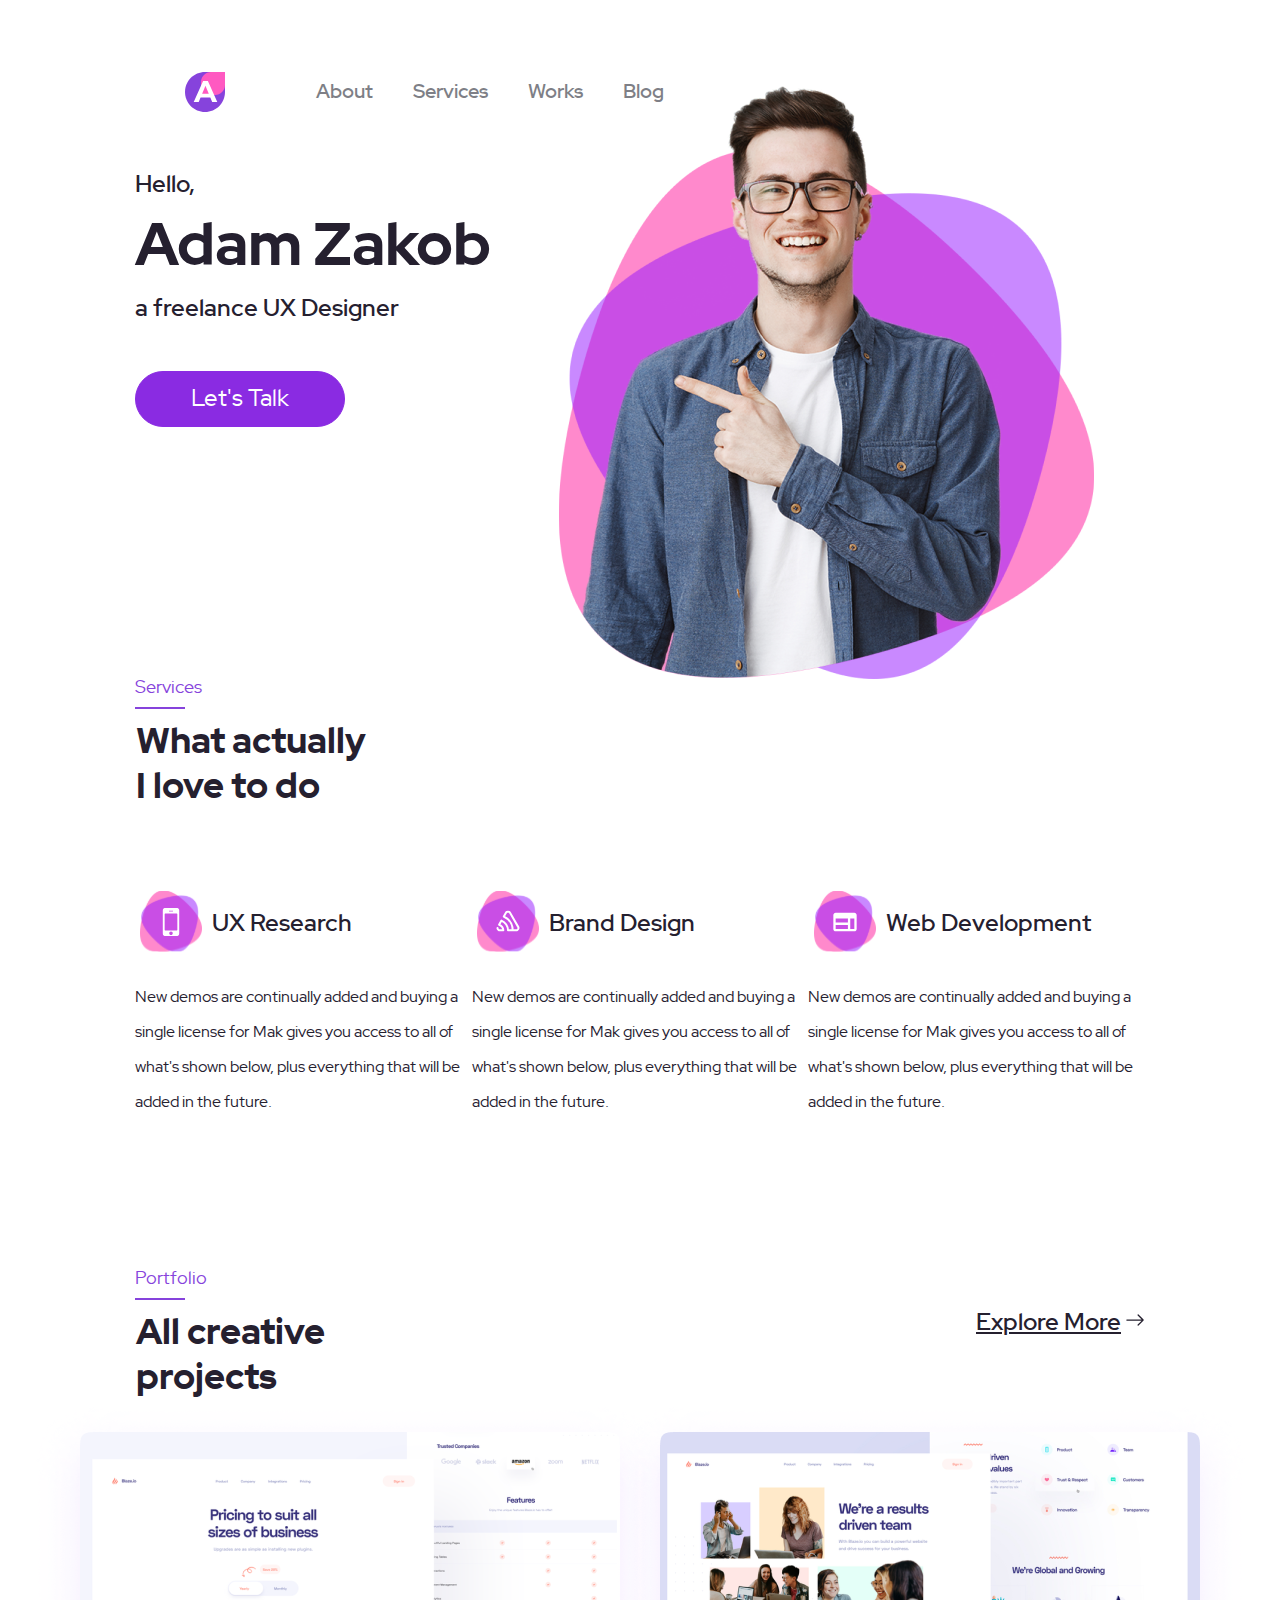
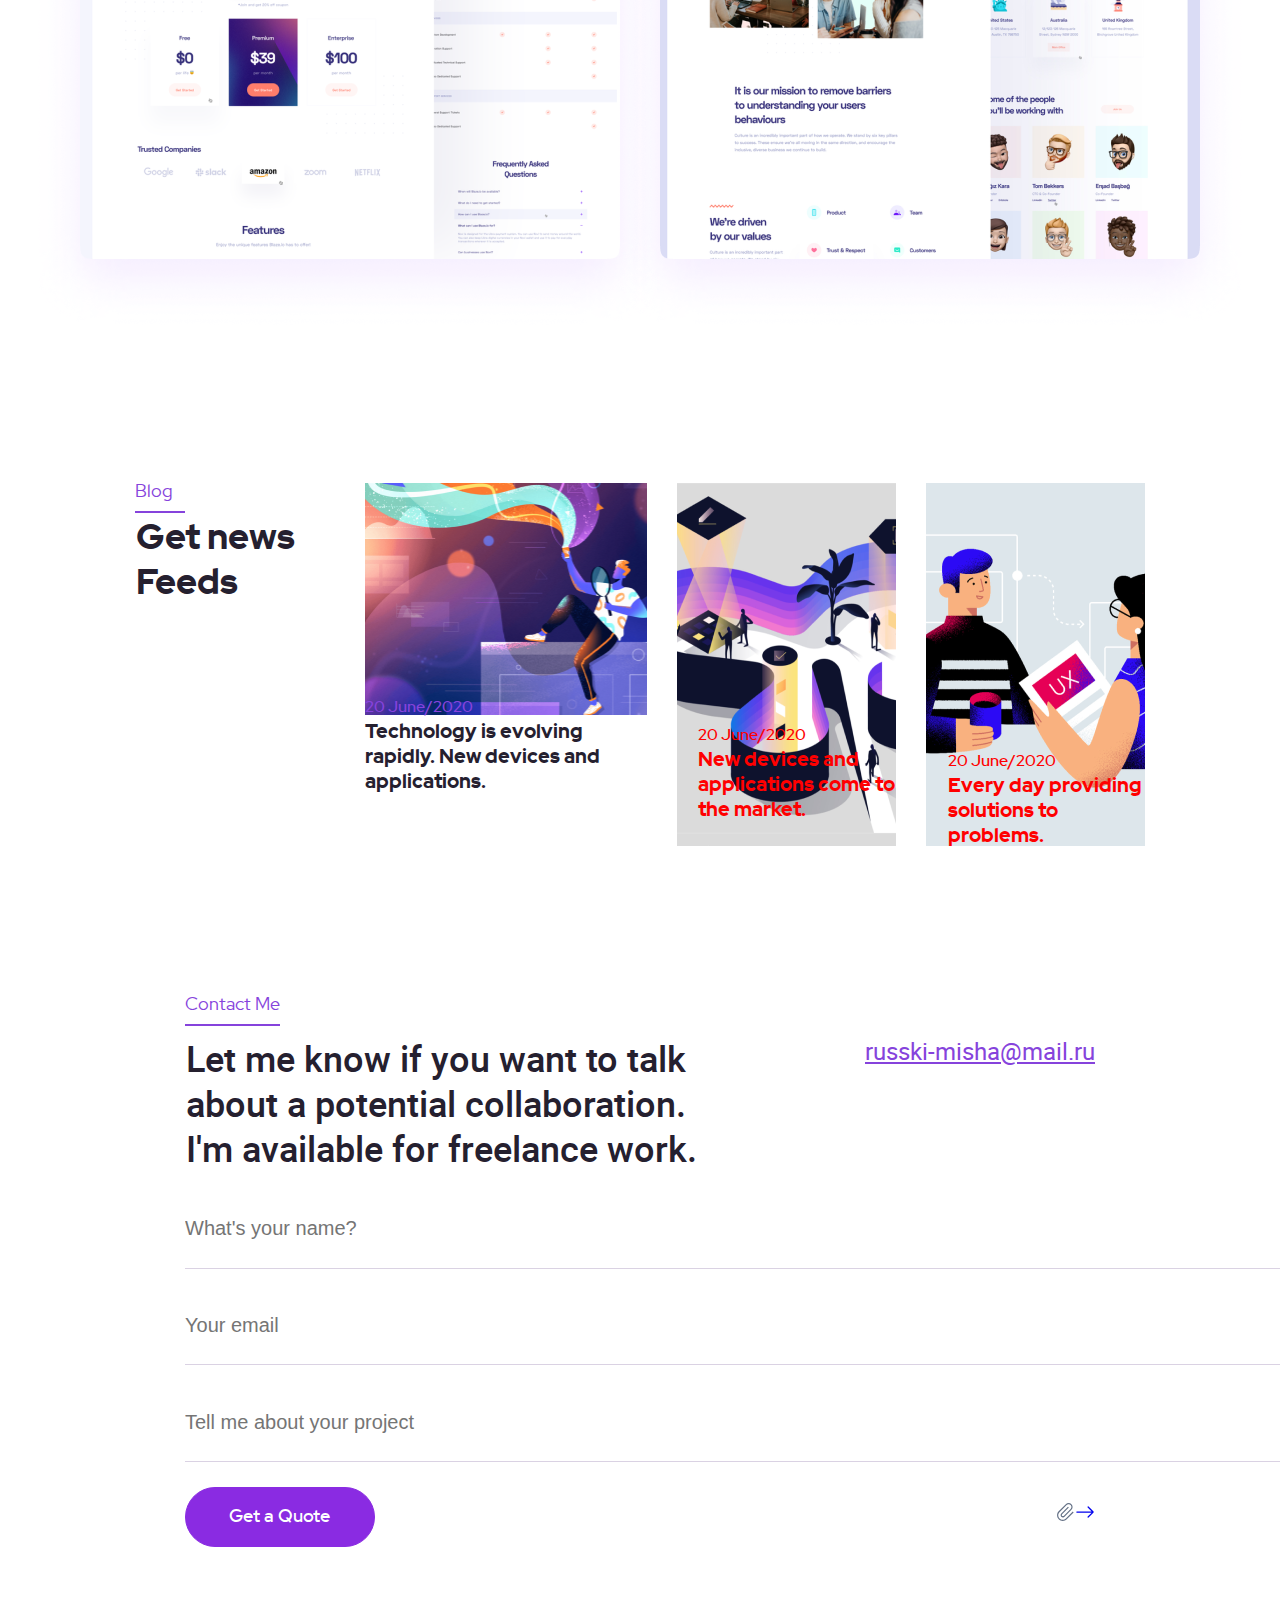
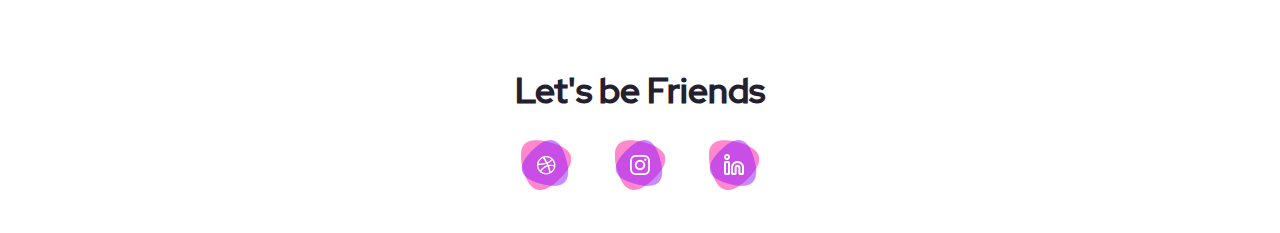
==== commit ca693e3c: "Media" ====
--- a/index.html
+++ b/index.html
@@ -7,13 +7,14 @@
     <title>Adam Zakob</title>
     <link rel="stylesheet" href="Fonts/stylesheet.css">
     <link rel="stylesheet" href="css/style.css">
+    <script src="js/script.js" defer></script>
 </head>
 <body>
     <header>
         <section class="header menu">
             <div class="container">
                 <div class="menu-wrapper container">
-                    <a href="#" class="logo"><img src="images/Group 31.svg" alt="logo" width="40px"></a>
+                    <a href="#" class="logo"><img src="images/Group31.svg" alt="logo"></a>
                     <ul class="menu_ul">
                         <li class="li_item"><a href="#about">About</a></li>
                         <li class="li_item"><a href="#services">Services</a></li>
@@ -21,6 +22,23 @@
                         <li class="li_item"><a href="#blog">Blog</a></li>
                     </ul>
                 </div>
+                <div class="burger-menu">
+                    <button class="menu__burger burger" type="button">
+                        <span class="burger__line"></span>
+                        <span class="burger__line"></span>
+                        <span class="burger__line"></span>
+                        <span class="burger__line"></span>
+                    </button>
+                    <nav class="main-nav">
+                        <ul class="main-nav__list">
+                            <li class="main-nav__item"><a href="#about" class="main-nav__link">About</a></li>
+                            <li class="main-nav__item"><a href="#services" class="main-nav__link">Services</a></li>
+                            <li class="main-nav__item"><a href="#works" class="main-nav__link">Works</a></li>
+                            <li class="main-nav__item"><a href="#blog" class="main-nav__link">Blog</a></li>
+                        </ul>
+                    </nav>
+                </div>
+                
                 <div class="man" id="about">
                     <div class="words">
                         <p>Hello,</p>
@@ -149,9 +167,9 @@
         <div class="container footer">
             <h2>Let's be Friends</h2>
             <div class="contacts">
-                <img src="images/ball icon.png" alt="ball">
-                <img src="images/Instagram icon.png" alt="instagram">
-                <img src="images/linkedin icon.png" alt="linkedin">    
+                <img src="images/ball_icon.png" alt="ball">
+                <img src="images/Instagram_icon.png" alt="instagram">
+                <img src="images/linkedin_icon.png" alt="linkedin">    
             </div>
         </div>
     </footer>
--- a/css/style.css
+++ b/css/style.css
@@ -9,7 +9,7 @@
 html,
 body {
     height: 100%;
-    color: #25202F;
+    color: #25202f;
 }
 
 .section {
@@ -27,7 +27,7 @@
 
 .menu-wrapper a {
     text-decoration: none;
-    color: #7E7F86;
+    color: #7e7f86;
 }
 
 .menu-wrapper {
@@ -36,6 +36,7 @@
 
 .logo {
     position: absolute;
+    width: 40px;
 }
 
 .menu_ul {
@@ -43,11 +44,134 @@
     margin-left: 10%;
 }
 
-.li_item {
+/* ------------------------------ */
+
+.menu__burger {
+    display: none;
+}
+
+.burger {
+    width: 50px;
+    height: 50px;
+    box-sizing: border-box;
+    background-color: transparent;
+    border: none;
+    cursor: pointer;
+    position: relative;
+    z-index: 110;
+}
+
+.burger-menu {
+    display: flex;
+    justify-content: flex-end;
+    align-items: center;
+}
+
+.burger__line {
+    display: block;
+    width: 100%;
+    height: 2px;
+    position: absolute;
+    left: 0;
+    background-color: #000;
+    opacity: 1;
+    transition: 0.3s ease-in-out;
+}
+
+.burger__line:nth-child(1) {
+    top: 0;
+}
+
+.burger__line:nth-child(2) {
+    top: 20px;
+}
+
+.burger__line:nth-child(3) {
+    top: 20px;
+}
+
+.burger__line:nth-child(4) {
+    top: 40px;
+}
+
+.main-nav {
+    position: fixed;
+    top: 0;
+    left: 0;
+    right: 0;
+    bottom: 0;
+    z-index: 90;
+    padding-top: 100px;
+    background-color: lavender;
+    color: #fff;
+    display: flex;
+    flex-direction: column;
+    align-items: center;
+    justify-content: center;
+    transform: translateY(-100%);
+    transition: transform 0.3s ease;
+}
+
+.main-nav__link {
     font-family: 'red_hat_displaymedium';
     list-style: none;
     margin-left: 40px;
     margin-top: 10px;
+    text-decoration: none;
+    color: #25202f;
+    font-weight: 600;
+    font-size: 40px;
+}
+
+.main-nav__list {
+    list-style-type: none;
+    padding: 0px;
+    margin: 0px;
+    display: flex;
+    flex-direction: column;
+    align-items: center;
+    justify-content: center;
+    gap: 30px;
+    text-align: center;
+}
+
+.main-nav__item {
+    opacity: 1;
+    transition: opacity 0.2s ease 0s;
+}
+
+.menu--open {
+    transform: translateY(0%);
+    transition: transform 0.2s ease;
+}
+
+.menu--open .main-nav__item {
+    opacity: 1;
+}
+
+.menu--open .burger__line:nth-child(1) {
+    transform: scaleX(0);
+}
+
+.menu--open .burger__line:nth-child(2) {
+    transform: rotate(45deg);
+}
+
+.menu--open .burger__line:nth-child(3) {
+    transform: rotate(-45deg);
+}
+
+.menu--open .burger__line:nth-child(4) {
+    transform: scaleX(0);
+}
+
+/* --------------------------------------------- */
+
+.li_item {
+    font-family: 'red_hat_displaymedium';
+    list-style: none;
+    margin-left: 40px;
+    margin-top: 10px;
 }
 
 .li_item a:hover {
@@ -68,7 +192,7 @@
 }
 
 .menu {
-    background: url(../images/user-image1.png) no-repeat 75% -15px;
+    background: url("../images/user-image1.png") no-repeat 75% -15px;
 }
 
 .man {
@@ -172,19 +296,19 @@
 
 .text1 {
     width: 350px;
-    background: url(../images/PhoneIcon.svg) no-repeat 2% 30px;
+    background: url("../images/PhoneIcon.svg") no-repeat 2% 30px;
     padding-top: 5%;
 }
 
 .text2 {
     width: 350px;
-    background: url(../images/Wi-fi.svg) no-repeat 2% 30px;
+    background: url("../images/Wi-fi.svg") no-repeat 2% 30px;
     padding-top: 5%;
 }
 
 .text3 {
     width: 350px;
-    background: url(../images/MenuIcon.svg) no-repeat 2% 30px;
+    background: url("../images/MenuIcon.svg") no-repeat 2% 30px;
     padding-top: 5%;
 }
 
@@ -203,10 +327,7 @@
     font-family: 'red_hat_displaymedium';
     font-size: 24px;
     text-decoration: underline;
-    color: #25202F;
-    /* color: #25202F;
-    border-bottom: 2px #25202F solid;
-    padding-bottom: 1px; */
+    color: #25202f;
 }
 
 .pictures {
@@ -217,7 +338,6 @@
 
 .left_picture,
 .right_picture {
-    
     margin: 0 -30px;
 }
 
@@ -241,7 +361,7 @@
 .first__signature {
     grid-column: 2/7;
     grid-row: 1/3;
-    background-image: url(../images/img1.png);
+    background-image: url("../images/img1.png");
 
 }
 
@@ -253,7 +373,7 @@
 
 .signature__data1 {
     font-family: 'red_hat_displaymedium';
-    color: #8643DC;
+    color: #8643dc;
     font-size: 16px;
 }
 
@@ -266,7 +386,7 @@
     position: relative;
     grid-column: 7/11;
     grid-row: 1/4;
-    background-image: url(../images/img2.png);
+    background-image: url("../images/img2.png");
 }
 
 .signature__data2 {
@@ -277,7 +397,6 @@
 
 .signature__description2 {
     font-family: 'red_hat_displaybold';
-    /* font-weight: bold; */
     font-size: 20px;
     width: 200px;
     color: red;
@@ -291,7 +410,6 @@
 
 .signature__description3 {
     font-family: 'red_hat_displaybold';
-    /* font-weight: bold; */
     font-size: 20px;
     color: red;
 }
@@ -300,20 +418,20 @@
     position: relative;
     grid-column: 11/15;
     grid-row: 1/4;
-    background-image: url(../images/img3.png);
+    background-image: url("../images/img3.png");
 }
 
 .gallery__signature1 {
     line-height: 25px;
     position: absolute;
-    top:  66%;
+    top: 66%;
     left: 10%;
 }
 
 .gallery__signature2 {
     line-height: 25px;
     position: absolute;
-    top:  73%;
+    top: 73%;
     left: 10%;
 }
 
@@ -331,8 +449,8 @@
 .block_name_form {
     font-family: 'red_hat_displayregular';
     font-size: 18px;
-    border-bottom: 2px solid #8643DC;
-    color: #8643DC;
+    border-bottom: 2px solid #8643dc;
+    color: #8643dc;
     padding-bottom: 10px;
     width: 95px;
     margin-bottom: 1%;
@@ -342,7 +460,7 @@
     font-family: 'robotoregular';
     text-decoration: underline;
     font-size: 24px;
-    color: #8643DC;
+    color: #8643dc;
 }
 
 #name,
@@ -352,7 +470,7 @@
     margin-top: 5%;
     padding-bottom: 3%;
     border: none;
-    border-bottom: 1px solid #DAD2E3;
+    border-bottom: 1px solid #dad2e3;
     font-size: 20px;
     width: 1110px;
     outline: none;
@@ -420,4 +538,107 @@
 
 .contacts img {
     padding: 0 20px;
+}
+
+/* ------------Media----------------- */
+
+@media (max-width: 1400px) {
+    .container {
+        padding-left: 50px;
+        padding-right: 50px;
+     }
+}
+
+@media (max-width: 1200px) {
+
+     .articles {
+        display: grid;
+        grid-template-columns: repeat(2, 1fr);
+        grid-template-rows: repeat(2, 1fr);
+        grid-gap: 30px;
+    }
+
+    .portfolio {
+        display: none;
+    }
+
+    #message,
+    #mail,
+    #name {
+        width: 910px;
+    }
+}
+
+@media (max-width: 992px) {
+    .container {
+       padding-left: 15%;
+       padding-right: 15%;
+    }
+
+    .section-form {
+        padding-left: 0;
+    }
+
+    #message,
+    #mail,
+    #name {
+        width: 670px;
+    }
+
+    .menu {
+        background: none;
+    }
+
+    .words {
+        display: flex;
+        flex-direction: column;
+        justify-content: center;
+        align-items: center;
+        width: 100%;
+    }
+
+    .mail_link {
+        display: none;
+    }
+
+    .grid_block {
+        grid-row: 1/2;
+        grid-column: 6/7;
+    }
+
+    .first__signature {
+        grid-row: 2/4;
+        grid-column: 1/7;
+    }
+
+    .signature {
+        margin-top: 35%;
+    }
+
+    .gallery__img2 {
+        display: none;
+    }
+
+    .gallery__img3 {
+        grid-row: 1/4;
+        grid-column: 7/15;
+    }
+
+    .form-btn {
+        padding: 20px;
+    }
+}
+
+@media (max-width: 768px) {
+    .menu-wrapper {
+        display: none;
+    }
+
+    .form-btn {
+        padding: 20px;
+    }
+
+    .menu__burger {
+        display: inline-block;
+    }
 }